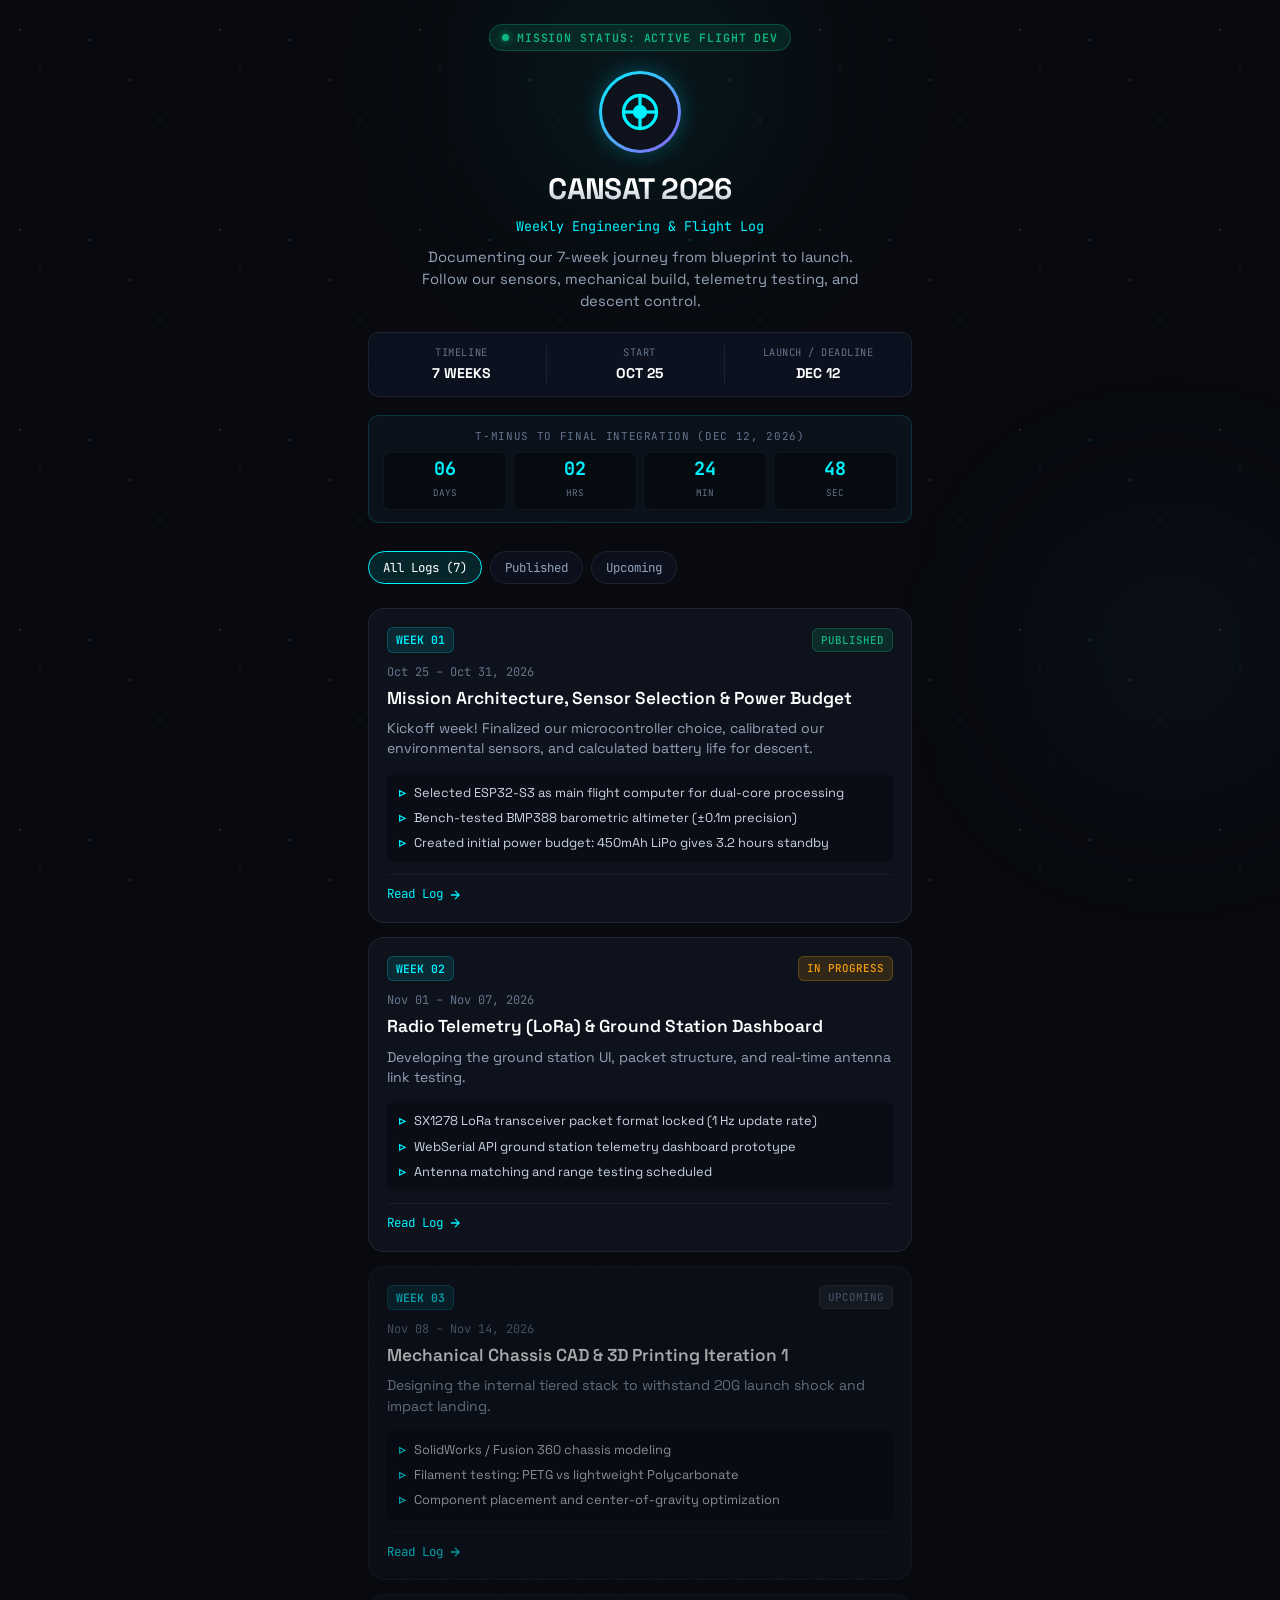
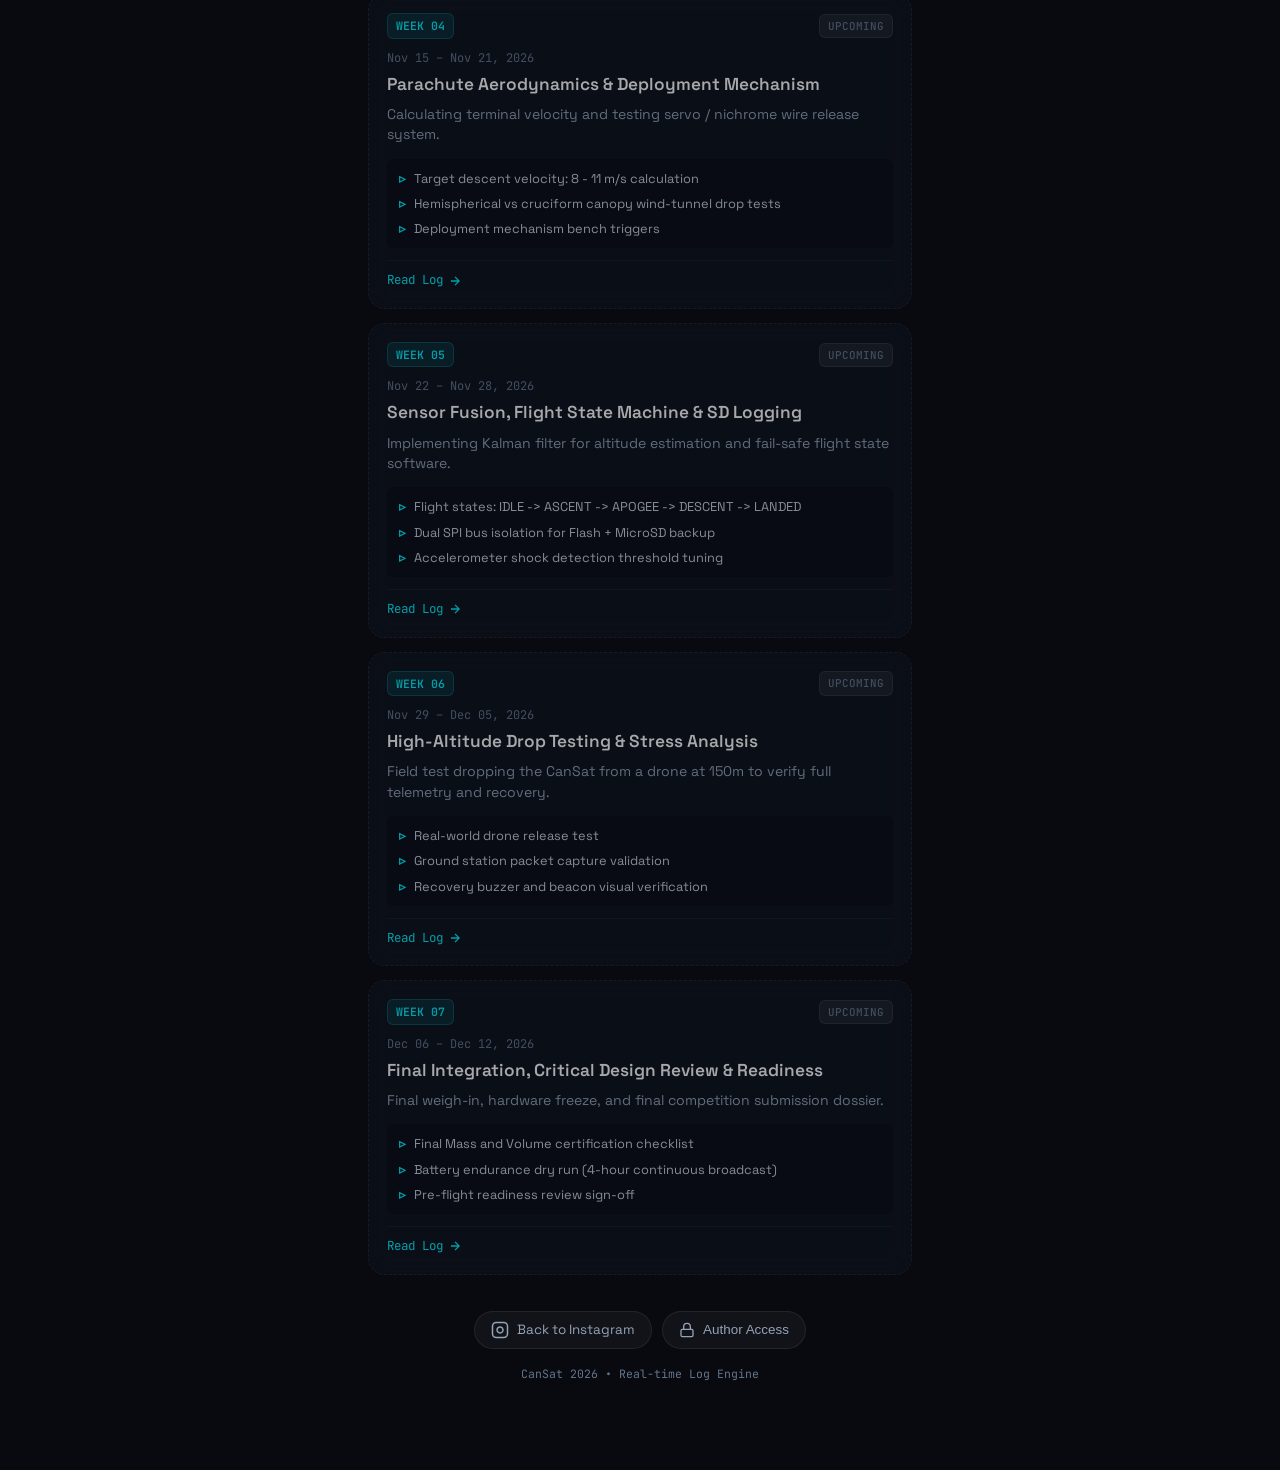
==== index.html @ afc72fbf "Add files via upload" ====
<!DOCTYPE html>
<html lang="en">
<head>
  <meta charset="UTF-8">
  <meta name="viewport" content="width=device-width, initial-scale=1.0, maximum-scale=1.0, user-scalable=no">
  <title>CanSat 2026 | Weekly Mission Logs</title>
  <meta name="description" content="Official weekly development and mission logs for CanSat 2026 (Oct 25 – Dec 12, 2026).">
  <!-- Fonts -->
  <link rel="preconnect" href="https://fonts.googleapis.com">
  <link rel="preconnect" href="https://fonts.gstatic.com" crossorigin>
  <link href="https://fonts.googleapis.com/css2?family=Space+Grotesk:wght@400;500;600;700&family=JetBrains+Mono:wght@400;500;600&display=swap" rel="stylesheet">
  <link rel="stylesheet" href="style.css">
</head>
<body>

  <!-- Ambient Glow Background -->
  <div class="stars-bg"></div>
  <div class="glow-orb orb-1"></div>
  <div class="glow-orb orb-2"></div>

  <div class="container">
    
    <!-- Top Bar / Instagram Bio Header -->
    <header class="profile-header">
      <div class="mission-badge">
        <span class="live-pulse"></span>
        <span class="badge-text">MISSION STATUS: ACTIVE FLIGHT DEV</span>
      </div>

      <div class="avatar-wrapper">
        <div class="avatar-ring">
          <div class="avatar-inner">
            <svg width="44" height="44" viewBox="0 0 24 24" fill="none" stroke="currentColor" stroke-width="1.8">
              <circle cx="12" cy="12" r="9"/>
              <path d="M12 3v6"/>
              <path d="M12 15v6"/>
              <path d="M3 12h6"/>
              <path d="M15 12h6"/>
              <circle cx="12" cy="12" r="3" fill="currentColor"/>
            </svg>
          </div>
        </div>
      </div>

      <h1 class="team-title">CANSAT 2026</h1>
      <p class="mission-subtitle">Weekly Engineering & Flight Log</p>
      <p class="mission-bio">
        Documenting our 7-week journey from blueprint to launch. Follow our sensors, mechanical build, telemetry testing, and descent control.
      </p>

      <!-- Mission Stats Grid -->
      <div class="stats-bar">
        <div class="stat-card">
          <span class="stat-label">TIMELINE</span>
          <span class="stat-val">7 WEEKS</span>
        </div>
        <div class="stat-card">
          <span class="stat-label">START</span>
          <span class="stat-val">OCT 25</span>
        </div>
        <div class="stat-card">
          <span class="stat-label">LAUNCH / DEADLINE</span>
          <span class="stat-val">DEC 12</span>
        </div>
      </div>

      <!-- Live Countdown -->
      <div class="countdown-container">
        <div class="countdown-header">
          <span class="cd-title">T-MINUS TO FINAL INTEGRATION (DEC 12, 2026)</span>
        </div>
        <div class="countdown-grid" id="countdownGrid">
          <div class="cd-block"><span id="days">--</span><label>DAYS</label></div>
          <div class="cd-block"><span id="hours">--</span><label>HRS</label></div>
          <div class="cd-block"><span id="minutes">--</span><label>MIN</label></div>
          <div class="cd-block"><span id="seconds">--</span><label>SEC</label></div>
        </div>
      </div>
    </header>

    <!-- Navigation / Quick Filters -->
    <nav class="filter-nav">
      <button class="filter-btn active" data-filter="all">All Logs (7)</button>
      <button class="filter-btn" data-filter="published">Published</button>
      <button class="filter-btn" data-filter="upcoming">Upcoming</button>
    </nav>

    <!-- Weekly Logs List -->
    <main class="timeline-container" id="timelineContainer">
      <!-- Injected dynamically via app.js -->
    </main>

    <!-- Instagram Quick Action Bar -->
    <footer class="page-footer">
      <div class="insta-links">
        <a href="https://instagram.com" target="_blank" rel="noopener" class="pill-link">
          <svg width="18" height="18" viewBox="0 0 24 24" fill="none" stroke="currentColor" stroke-width="2">
            <rect x="2" y="2" width="20" height="20" rx="5" ry="5"/>
            <path d="M16 11.37A4 4 0 1 1 12.63 8 4 4 0 0 1 16 11.37z"/>
            <line x1="17.5" y1="6.5" x2="17.51" y2="6.5"/>
          </svg>
          Back to Instagram
        </a>
        <button id="authorModeBtn" class="pill-link admin-trigger">
          <svg width="16" height="16" viewBox="0 0 24 24" fill="none" stroke="currentColor" stroke-width="2">
            <rect x="3" y="11" width="18" height="11" rx="2" ry="2"/>
            <path d="M7 11V7a5 5 0 0 1 10 0v4"/>
          </svg>
          Author Access
        </button>
      </div>
      <p class="copyright">CanSat 2026 • Real-time Log Engine</p>
    </footer>

  </div>

  <!-- Weekly Log Modal (Details viewer) -->
  <div class="modal-overlay" id="logModal">
    <div class="modal-content">
      <div class="modal-header">
        <div>
          <span class="modal-badge" id="modalBadge">WEEK 01</span>
          <h2 class="modal-title" id="modalTitle">System Architecture & Sensor Selection</h2>
          <span class="modal-date" id="modalDate">Oct 25 – Oct 31, 2026</span>
        </div>
        <button class="close-modal" id="closeModalBtn">&times;</button>
      </div>

      <div class="modal-body" id="modalBody">
        <!-- Rendered by JS -->
      </div>
    </div>
  </div>

  <!-- Author / Edit Modal -->
  <div class="modal-overlay" id="adminModal">
    <div class="modal-content admin-card">
      <div class="modal-header">
        <div>
          <span class="modal-badge admin">LEAD AUTHOR MODE</span>
          <h2 class="modal-title">Write Weekly Update</h2>
          <p class="admin-desc">Only you have edit privileges. Enter your secret passcode to edit or add logs.</p>
        </div>
        <button class="close-modal" id="closeAdminBtn">&times;</button>
      </div>

      <div class="modal-body">
        <div id="authGate">
          <label class="form-label">Admin Passcode</label>
          <input type="password" id="adminPassInput" class="form-input" placeholder="Enter author passcode (default: cansat2026)">
          <button id="verifyPassBtn" class="btn-primary">Unlock Editor</button>
          <p id="authError" class="auth-error"></p>
        </div>

        <div id="editorPanel" style="display: none;">
          <label class="form-label">Select Week to Edit</label>
          <select id="editWeekSelect" class="form-input"></select>

          <label class="form-label">Status</label>
          <select id="editStatusSelect" class="form-input">
            <option value="published">Published (Ready for followers)</option>
            <option value="in-progress">In Progress (Drafting)</option>
            <option value="upcoming">Upcoming (Locked)</option>
          </select>

          <label class="form-label">Headline / Title</label>
          <input type="text" id="editTitleInput" class="form-input">

          <label class="form-label">Quick Summary (Instagram Preview)</label>
          <textarea id="editSummaryInput" class="form-input" rows="2"></textarea>

          <label class="form-label">Key Milestones Completed (One per line)</label>
          <textarea id="editMilestonesInput" class="form-input" rows="3" placeholder="- Finished PCB schematic&#10;- Bench-tested BMP280 barometer&#10;- Calculated parachute descent rate"></textarea>

          <label class="form-label">Technical Breakdown / Full Article</label>
          <textarea id="editBodyInput" class="form-input" rows="5" placeholder="Detailed update on what worked, what broke, and next week's plan..."></textarea>

          <div class="admin-actions">
            <button id="saveChangesBtn" class="btn-primary">Save Changes</button>
            <button id="exportJsonBtn" class="btn-secondary">Export JSON</button>
          </div>
          <p class="admin-tip">Tip: Saved changes update instantly on this device. Use "Export JSON" to update the GitHub repo so all visitors see it!</p>
        </div>
      </div>
    </div>
  </div>

  <script src="posts.js"></script>
  <script src="app.js"></script>
</body>
</html>
---- style.css ----
:root {
  --bg-color: #080a0f;
  --card-bg: rgba(16, 22, 34, 0.75);
  --card-border: rgba(255, 255, 255, 0.08);
  --card-hover-border: rgba(0, 242, 254, 0.35);
  --text-main: #f1f5f9;
  --text-muted: #94a3b8;
  --text-dim: #64748b;
  --accent-cyan: #00f2fe;
  --accent-blue: #4facfe;
  --accent-emerald: #10b981;
  --accent-amber: #f59e0b;
  --accent-purple: #8b5cf6;
  --font-heading: 'Space Grotesk', -apple-system, sans-serif;
  --font-mono: 'JetBrains Mono', monospace;
  --radius-lg: 16px;
  --radius-md: 10px;
  --radius-sm: 6px;
  --shadow-glow: 0 0 25px rgba(0, 242, 254, 0.15);
}

* {
  box-sizing: border-box;
  margin: 0;
  padding: 0;
  -webkit-tap-highlight-color: transparent;
}

body {
  background-color: var(--bg-color);
  color: var(--text-main);
  font-family: var(--font-heading);
  min-height: 100vh;
  min-height: 100dvh;
  line-height: 1.5;
  overflow-x: hidden;
  position: relative;
  padding-bottom: 40px;
}

/* Background Ambient Glow */
.stars-bg {
  position: fixed;
  inset: 0;
  background-image: 
    radial-gradient(1px 1px at 20px 30px, #ffffff, rgba(0,0,0,0)),
    radial-gradient(1px 1px at 40px 70px, rgba(255,255,255,0.7), rgba(0,0,0,0)),
    radial-gradient(1px 1px at 50px 160px, rgba(255,255,255,0.6), rgba(0,0,0,0)),
    radial-gradient(1.5px 1.5px at 90px 40px, #00f2fe, rgba(0,0,0,0)),
    radial-gradient(1px 1px at 130px 80px, #ffffff, rgba(0,0,0,0)),
    radial-gradient(1.5px 1.5px at 160px 120px, #4facfe, rgba(0,0,0,0));
  background-repeat: repeat;
  background-size: 200px 200px;
  opacity: 0.35;
  pointer-events: none;
  z-index: 0;
}

.glow-orb {
  position: fixed;
  width: 320px;
  height: 320px;
  border-radius: 50%;
  filter: blur(100px);
  pointer-events: none;
  z-index: 0;
}

.orb-1 {
  top: -80px;
  left: 50%;
  transform: translateX(-50%);
  background: radial-gradient(circle, rgba(0, 242, 254, 0.18), transparent 70%);
}

.orb-2 {
  bottom: 10%;
  right: -50px;
  background: radial-gradient(circle, rgba(79, 172, 254, 0.12), transparent 70%);
}

/* Container */
.container {
  width: 100%;
  max-width: 580px;
  margin: 0 auto;
  padding: 24px 18px 48px;
  position: relative;
  z-index: 1;
}

/* Header & Bio */
.profile-header {
  text-align: center;
  margin-bottom: 28px;
}

.mission-badge {
  display: inline-flex;
  align-items: center;
  gap: 8px;
  background: rgba(16, 185, 129, 0.12);
  border: 1px solid rgba(16, 185, 129, 0.3);
  padding: 4px 12px;
  border-radius: 999px;
  margin-bottom: 20px;
}

.live-pulse {
  width: 7px;
  height: 7px;
  background: var(--accent-emerald);
  border-radius: 50%;
  box-shadow: 0 0 8px var(--accent-emerald);
  animation: pulse 1.8s infinite;
}

@keyframes pulse {
  0% { transform: scale(0.95); opacity: 0.8; }
  50% { transform: scale(1.3); opacity: 1; }
  100% { transform: scale(0.95); opacity: 0.8; }
}

.badge-text {
  font-family: var(--font-mono);
  font-size: 0.72rem;
  letter-spacing: 0.08em;
  color: var(--accent-emerald);
  font-weight: 600;
}

.avatar-wrapper {
  display: flex;
  justify-content: center;
  margin-bottom: 14px;
}

.avatar-ring {
  padding: 3px;
  background: linear-gradient(135deg, var(--accent-cyan), var(--accent-blue), var(--accent-purple));
  border-radius: 50%;
  box-shadow: 0 0 20px rgba(0, 242, 254, 0.25);
}

.avatar-inner {
  width: 76px;
  height: 76px;
  background: #0d121d;
  border-radius: 50%;
  display: flex;
  align-items: center;
  justify-content: center;
  color: var(--accent-cyan);
}

.team-title {
  font-size: 1.85rem;
  font-weight: 700;
  letter-spacing: -0.02em;
  background: linear-gradient(180deg, #ffffff 40%, #94a3b8 100%);
  -webkit-background-clip: text;
  -webkit-text-fill-color: transparent;
  margin-bottom: 4px;
}

.mission-subtitle {
  font-family: var(--font-mono);
  font-size: 0.84rem;
  color: var(--accent-cyan);
  margin-bottom: 10px;
}

.mission-bio {
  font-size: 0.92rem;
  color: var(--text-muted);
  max-width: 440px;
  margin: 0 auto 20px;
  line-height: 1.5;
}

/* Stats Bar */
.stats-bar {
  display: grid;
  grid-template-columns: repeat(3, 1fr);
  gap: 8px;
  background: rgba(15, 23, 42, 0.6);
  backdrop-filter: blur(12px);
  border: 1px solid var(--card-border);
  border-radius: var(--radius-md);
  padding: 12px 8px;
  margin-bottom: 18px;
}

.stat-card {
  display: flex;
  flex-direction: column;
  align-items: center;
  border-right: 1px solid var(--card-border);
}

.stat-card:last-child {
  border-right: none;
}

.stat-label {
  font-family: var(--font-mono);
  font-size: 0.65rem;
  color: var(--text-dim);
  letter-spacing: 0.05em;
}

.stat-val {
  font-size: 0.88rem;
  font-weight: 700;
  color: #fff;
  margin-top: 2px;
}

/* Countdown */
.countdown-container {
  background: rgba(13, 20, 32, 0.75);
  border: 1px solid rgba(0, 242, 254, 0.15);
  border-radius: var(--radius-md);
  padding: 12px 14px;
  box-shadow: inset 0 0 15px rgba(0, 242, 254, 0.03);
}

.cd-title {
  font-family: var(--font-mono);
  font-size: 0.68rem;
  color: var(--text-dim);
  letter-spacing: 0.06em;
  display: block;
  margin-bottom: 8px;
}

.countdown-grid {
  display: grid;
  grid-template-columns: repeat(4, 1fr);
  gap: 6px;
}

.cd-block {
  background: rgba(0, 0, 0, 0.35);
  border-radius: var(--radius-sm);
  padding: 6px 0;
  text-align: center;
  border: 1px solid rgba(255, 255, 255, 0.05);
}

.cd-block span {
  font-family: var(--font-mono);
  font-size: 1.15rem;
  font-weight: 700;
  color: var(--accent-cyan);
  display: block;
  line-height: 1.1;
}

.cd-block label {
  font-family: var(--font-mono);
  font-size: 0.58rem;
  color: var(--text-dim);
}

/* Filters */
.filter-nav {
  display: flex;
  gap: 8px;
  margin-bottom: 20px;
  overflow-x: auto;
  padding-bottom: 4px;
}

.filter-btn {
  background: rgba(15, 23, 42, 0.5);
  border: 1px solid var(--card-border);
  color: var(--text-muted);
  font-family: var(--font-mono);
  font-size: 0.78rem;
  padding: 7px 14px;
  border-radius: 999px;
  cursor: pointer;
  white-space: nowrap;
  transition: all 0.2s ease;
}

.filter-btn:hover, .filter-btn.active {
  background: rgba(0, 242, 254, 0.12);
  border-color: var(--accent-cyan);
  color: #fff;
}

/* Timeline Cards */
.timeline-container {
  display: flex;
  flex-direction: column;
  gap: 14px;
}

.log-card {
  background: var(--card-bg);
  backdrop-filter: blur(12px);
  border: 1px solid var(--card-border);
  border-radius: var(--radius-lg);
  padding: 18px;
  position: relative;
  transition: transform 0.2s ease, border-color 0.2s ease, box-shadow 0.2s ease;
  cursor: pointer;
}

.log-card:hover {
  transform: translateY(-2px);
  border-color: var(--card-hover-border);
  box-shadow: var(--shadow-glow);
}

.log-card.upcoming {
  opacity: 0.65;
  border-style: dashed;
}

.log-card.upcoming:hover {
  transform: none;
  box-shadow: none;
}

.card-top {
  display: flex;
  justify-content: space-between;
  align-items: center;
  margin-bottom: 10px;
}

.week-tag {
  font-family: var(--font-mono);
  font-size: 0.72rem;
  font-weight: 600;
  color: var(--accent-cyan);
  background: rgba(0, 242, 254, 0.1);
  padding: 3px 8px;
  border-radius: var(--radius-sm);
  border: 1px solid rgba(0, 242, 254, 0.2);
}

.status-tag {
  font-family: var(--font-mono);
  font-size: 0.68rem;
  font-weight: 500;
  padding: 3px 8px;
  border-radius: var(--radius-sm);
}

.status-tag.published {
  background: rgba(16, 185, 129, 0.15);
  color: var(--accent-emerald);
  border: 1px solid rgba(16, 185, 129, 0.25);
}

.status-tag.in-progress {
  background: rgba(245, 158, 11, 0.15);
  color: var(--accent-amber);
  border: 1px solid rgba(245, 158, 11, 0.25);
}

.status-tag.upcoming {
  background: rgba(148, 163, 184, 0.1);
  color: var(--text-dim);
  border: 1px solid rgba(148, 163, 184, 0.15);
}

.card-date {
  font-family: var(--font-mono);
  font-size: 0.75rem;
  color: var(--text-dim);
  margin-bottom: 6px;
}

.card-title {
  font-size: 1.08rem;
  font-weight: 600;
  color: #fff;
  margin-bottom: 8px;
  line-height: 1.35;
}

.card-summary {
  font-size: 0.88rem;
  color: var(--text-muted);
  margin-bottom: 14px;
  line-height: 1.45;
}

.card-milestones {
  list-style: none;
  background: rgba(0, 0, 0, 0.25);
  border-radius: var(--radius-sm);
  padding: 10px 12px;
  margin-bottom: 12px;
}

.card-milestones li {
  font-size: 0.8rem;
  color: #cbd5e1;
  display: flex;
  align-items: flex-start;
  gap: 8px;
  margin-bottom: 6px;
}

.card-milestones li:last-child {
  margin-bottom: 0;
}

.card-milestones li::before {
  content: "▹";
  color: var(--accent-cyan);
  font-weight: bold;
}

.card-footer {
  display: flex;
  justify-content: space-between;
  align-items: center;
  border-top: 1px solid rgba(255, 255, 255, 0.05);
  padding-top: 10px;
}

.card-action {
  font-family: var(--font-mono);
  font-size: 0.78rem;
  color: var(--accent-cyan);
  display: inline-flex;
  align-items: center;
  gap: 5px;
}

.card-action svg {
  transition: transform 0.2s;
}

.log-card:hover .card-action svg {
  transform: translateX(4px);
}

/* Footer */
.page-footer {
  margin-top: 36px;
  text-align: center;
}

.insta-links {
  display: flex;
  justify-content: center;
  gap: 10px;
  margin-bottom: 16px;
}

.pill-link {
  display: inline-flex;
  align-items: center;
  gap: 8px;
  background: rgba(255, 255, 255, 0.04);
  border: 1px solid var(--card-border);
  color: var(--text-muted);
  text-decoration: none;
  font-size: 0.84rem;
  padding: 8px 16px;
  border-radius: 999px;
  cursor: pointer;
  transition: all 0.2s;
}

.pill-link:hover {
  background: rgba(255, 255, 255, 0.1);
  color: #fff;
  border-color: rgba(255, 255, 255, 0.2);
}

.copyright {
  font-family: var(--font-mono);
  font-size: 0.72rem;
  color: var(--text-dim);
}

/* Modals */
.modal-overlay {
  position: fixed;
  inset: 0;
  background: rgba(5, 7, 12, 0.85);
  backdrop-filter: blur(8px);
  z-index: 1000;
  display: none;
  align-items: center;
  justify-content: center;
  padding: 16px;
}

.modal-overlay.active {
  display: flex;
}

.modal-content {
  background: #0d121e;
  border: 1px solid rgba(0, 242, 254, 0.25);
  box-shadow: 0 10px 40px rgba(0, 0, 0, 0.7), 0 0 30px rgba(0, 242, 254, 0.1);
  border-radius: var(--radius-lg);
  width: 100%;
  max-width: 520px;
  max-height: 85vh;
  display: flex;
  flex-direction: column;
  overflow: hidden;
  animation: modalIn 0.25s cubic-bezier(0.16, 1, 0.3, 1);
}

@keyframes modalIn {
  from { opacity: 0; transform: scale(0.96) translateY(10px); }
  to { opacity: 1; transform: scale(1) translateY(0); }
}

.modal-header {
  padding: 18px 20px;
  border-bottom: 1px solid var(--card-border);
  display: flex;
  justify-content: space-between;
  align-items: flex-start;
}

.close-modal {
  background: transparent;
  border: none;
  color: var(--text-dim);
  font-size: 1.8rem;
  line-height: 1;
  cursor: pointer;
  padding: 0 4px;
}

.close-modal:hover {
  color: #fff;
}

.modal-badge {
  font-family: var(--font-mono);
  font-size: 0.72rem;
  color: var(--accent-cyan);
  font-weight: 600;
  display: inline-block;
  margin-bottom: 4px;
}

.modal-badge.admin {
  color: var(--accent-amber);
}

.modal-title {
  font-size: 1.25rem;
  font-weight: 700;
  color: #fff;
}

.modal-date {
  font-family: var(--font-mono);
  font-size: 0.75rem;
  color: var(--text-dim);
  display: block;
  margin-top: 2px;
}

.modal-body {
  padding: 20px;
  overflow-y: auto;
  font-size: 0.92rem;
  color: #cbd5e1;
  line-height: 1.6;
}

.modal-body h4 {
  color: var(--accent-cyan);
  font-size: 0.86rem;
  font-family: var(--font-mono);
  text-transform: uppercase;
  margin: 16px 0 8px;
  letter-spacing: 0.05em;
}

.modal-body p {
  margin-bottom: 12px;
}

.telemetry-box {
  background: rgba(0, 0, 0, 0.4);
  border: 1px solid rgba(255, 255, 255, 0.07);
  border-radius: var(--radius-sm);
  padding: 12px;
  margin-bottom: 16px;
  display: grid;
  grid-template-columns: repeat(2, 1fr);
  gap: 8px;
}

.telemetry-item {
  font-family: var(--font-mono);
  font-size: 0.75rem;
}

.telemetry-item span {
  color: var(--text-dim);
  display: block;
}

.telemetry-item strong {
  color: #fff;
}

/* Forms & Admin */
.form-label {
  display: block;
  font-family: var(--font-mono);
  font-size: 0.74rem;
  color: var(--text-muted);
  margin: 12px 0 6px;
  text-transform: uppercase;
}

.form-input {
  width: 100%;
  background: rgba(0, 0, 0, 0.4);
  border: 1px solid rgba(255, 255, 255, 0.12);
  border-radius: var(--radius-sm);
  padding: 10px 12px;
  color: #fff;
  font-family: var(--font-heading);
  font-size: 0.9rem;
  outline: none;
  transition: border-color 0.2s;
}

.form-input:focus {
  border-color: var(--accent-cyan);
}

select.form-input {
  background-color: #0b101c;
}

.btn-primary, .btn-secondary {
  width: 100%;
  padding: 11px;
  border-radius: var(--radius-sm);
  font-family: var(--font-mono);
  font-size: 0.85rem;
  font-weight: 600;
  cursor: pointer;
  border: none;
  margin-top: 14px;
  transition: all 0.2s;
}

.btn-primary {
  background: linear-gradient(135deg, var(--accent-cyan), var(--accent-blue));
  color: #040810;
}

.btn-primary:hover {
  filter: brightness(1.1);
}

.btn-secondary {
  background: rgba(255, 255, 255, 0.08);
  color: #fff;
  border: 1px solid var(--card-border);
}

.btn-secondary:hover {
  background: rgba(255, 255, 255, 0.15);
}

.admin-actions {
  display: grid;
  grid-template-columns: 1fr 1fr;
  gap: 8px;
}

.admin-desc {
  font-size: 0.82rem;
  color: var(--text-dim);
  margin-top: 4px;
}

.admin-tip {
  font-size: 0.72rem;
  color: var(--text-dim);
  font-family: var(--font-mono);
  margin-top: 12px;
  line-height: 1.4;
}

.auth-error {
  color: #ef4444;
  font-size: 0.78rem;
  font-family: var(--font-mono);
  margin-top: 8px;
}
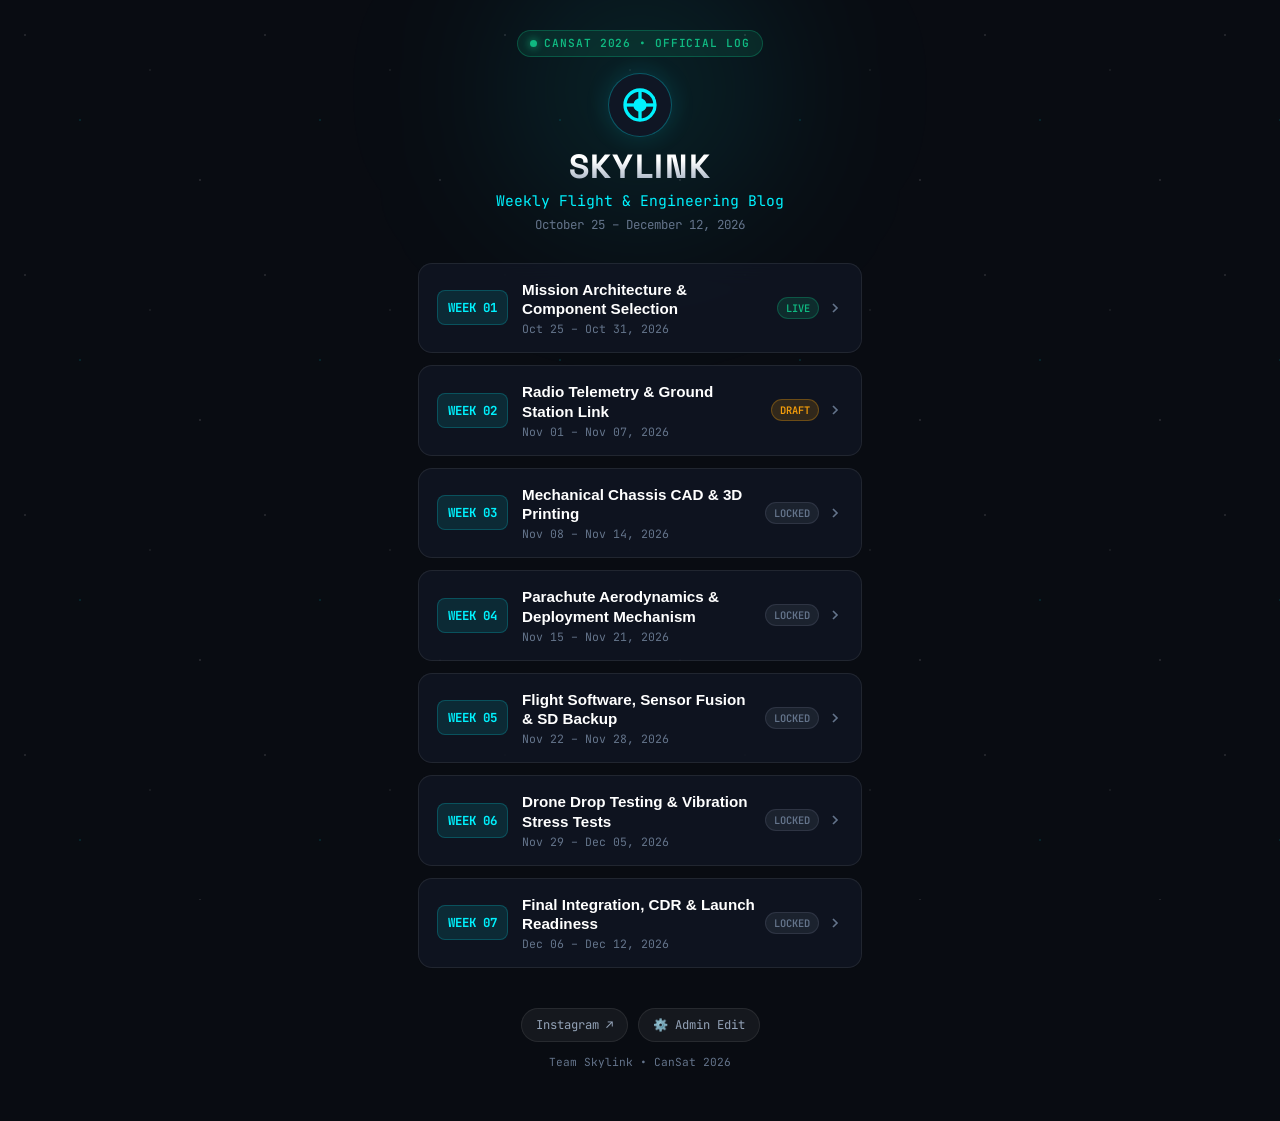
==== commit c5208623: "Add files via upload" ====
--- a/index.html
+++ b/index.html
@@ -3,184 +3,78 @@
 <head>
   <meta charset="UTF-8">
   <meta name="viewport" content="width=device-width, initial-scale=1.0, maximum-scale=1.0, user-scalable=no">
-  <title>CanSat 2026 | Weekly Mission Logs</title>
-  <meta name="description" content="Official weekly development and mission logs for CanSat 2026 (Oct 25 – Dec 12, 2026).">
-  <!-- Fonts -->
+  <title>SKYLINK | CanSat 2026 Weekly Blog</title>
+  <meta name="description" content="Official weekly engineering blog for Team Skylink (CanSat 2026).">
+  <!-- Clean Space Grotesk & Mono Fonts -->
   <link rel="preconnect" href="https://fonts.googleapis.com">
   <link rel="preconnect" href="https://fonts.gstatic.com" crossorigin>
-  <link href="https://fonts.googleapis.com/css2?family=Space+Grotesk:wght@400;500;600;700&family=JetBrains+Mono:wght@400;500;600&display=swap" rel="stylesheet">
+  <link href="https://fonts.googleapis.com/css2?family=Space+Grotesk:wght@500;600;700&family=JetBrains+Mono:wght@400;500&display=swap" rel="stylesheet">
   <link rel="stylesheet" href="style.css">
 </head>
 <body>
 
-  <!-- Ambient Glow Background -->
+  <!-- Ambient Space Glow -->
   <div class="stars-bg"></div>
-  <div class="glow-orb orb-1"></div>
-  <div class="glow-orb orb-2"></div>
+  <div class="glow-orb"></div>
 
-  <div class="container">
+  <div class="app-wrapper">
     
-    <!-- Top Bar / Instagram Bio Header -->
-    <header class="profile-header">
-      <div class="mission-badge">
-        <span class="live-pulse"></span>
-        <span class="badge-text">MISSION STATUS: ACTIVE FLIGHT DEV</span>
+    <!-- Profile & Header -->
+    <header class="header">
+      <div class="badge">
+        <span class="live-dot"></span>
+        <span>CANSAT 2026 • OFFICIAL LOG</span>
       </div>
 
-      <div class="avatar-wrapper">
-        <div class="avatar-ring">
-          <div class="avatar-inner">
-            <svg width="44" height="44" viewBox="0 0 24 24" fill="none" stroke="currentColor" stroke-width="1.8">
-              <circle cx="12" cy="12" r="9"/>
-              <path d="M12 3v6"/>
-              <path d="M12 15v6"/>
-              <path d="M3 12h6"/>
-              <path d="M15 12h6"/>
-              <circle cx="12" cy="12" r="3" fill="currentColor"/>
-            </svg>
-          </div>
-        </div>
+      <div class="logo-box">
+        <svg width="40" height="40" viewBox="0 0 24 24" fill="none" stroke="currentColor" stroke-width="2">
+          <circle cx="12" cy="12" r="9"/>
+          <path d="M12 3v6"/>
+          <path d="M12 15v6"/>
+          <path d="M3 12h6"/>
+          <path d="M15 12h6"/>
+          <circle cx="12" cy="12" r="3" fill="currentColor"/>
+        </svg>
       </div>
 
-      <h1 class="team-title">CANSAT 2026</h1>
-      <p class="mission-subtitle">Weekly Engineering & Flight Log</p>
-      <p class="mission-bio">
-        Documenting our 7-week journey from blueprint to launch. Follow our sensors, mechanical build, telemetry testing, and descent control.
-      </p>
-
-      <!-- Mission Stats Grid -->
-      <div class="stats-bar">
-        <div class="stat-card">
-          <span class="stat-label">TIMELINE</span>
-          <span class="stat-val">7 WEEKS</span>
-        </div>
-        <div class="stat-card">
-          <span class="stat-label">START</span>
-          <span class="stat-val">OCT 25</span>
-        </div>
-        <div class="stat-card">
-          <span class="stat-label">LAUNCH / DEADLINE</span>
-          <span class="stat-val">DEC 12</span>
-        </div>
-      </div>
-
-      <!-- Live Countdown -->
-      <div class="countdown-container">
-        <div class="countdown-header">
-          <span class="cd-title">T-MINUS TO FINAL INTEGRATION (DEC 12, 2026)</span>
-        </div>
-        <div class="countdown-grid" id="countdownGrid">
-          <div class="cd-block"><span id="days">--</span><label>DAYS</label></div>
-          <div class="cd-block"><span id="hours">--</span><label>HRS</label></div>
-          <div class="cd-block"><span id="minutes">--</span><label>MIN</label></div>
-          <div class="cd-block"><span id="seconds">--</span><label>SEC</label></div>
-        </div>
-      </div>
+      <h1 class="team-title">SKYLINK</h1>
+      <p class="team-subtitle">Weekly Flight & Engineering Blog</p>
+      <p class="timeline-date">October 25 – December 12, 2026</p>
     </header>
 
-    <!-- Navigation / Quick Filters -->
-    <nav class="filter-nav">
-      <button class="filter-btn active" data-filter="all">All Logs (7)</button>
-      <button class="filter-btn" data-filter="published">Published</button>
-      <button class="filter-btn" data-filter="upcoming">Upcoming</button>
-    </nav>
-
-    <!-- Weekly Logs List -->
-    <main class="timeline-container" id="timelineContainer">
-      <!-- Injected dynamically via app.js -->
+    <!-- The 7 Week Buttons -->
+    <main class="weeks-container" id="weeksList">
+      <!-- 7 Buttons rendered by app.js -->
     </main>
 
-    <!-- Instagram Quick Action Bar -->
-    <footer class="page-footer">
-      <div class="insta-links">
-        <a href="https://instagram.com" target="_blank" rel="noopener" class="pill-link">
-          <svg width="18" height="18" viewBox="0 0 24 24" fill="none" stroke="currentColor" stroke-width="2">
-            <rect x="2" y="2" width="20" height="20" rx="5" ry="5"/>
-            <path d="M16 11.37A4 4 0 1 1 12.63 8 4 4 0 0 1 16 11.37z"/>
-            <line x1="17.5" y1="6.5" x2="17.51" y2="6.5"/>
-          </svg>
-          Back to Instagram
+    <!-- Simple Footer -->
+    <footer class="footer">
+      <div class="footer-links">
+        <a href="https://instagram.com" target="_blank" rel="noopener" class="footer-btn">
+          Instagram ↗
         </a>
-        <button id="authorModeBtn" class="pill-link admin-trigger">
-          <svg width="16" height="16" viewBox="0 0 24 24" fill="none" stroke="currentColor" stroke-width="2">
-            <rect x="3" y="11" width="18" height="11" rx="2" ry="2"/>
-            <path d="M7 11V7a5 5 0 0 1 10 0v4"/>
-          </svg>
-          Author Access
-        </button>
+        <a href="admin.html" class="footer-btn admin">
+          ⚙️ Admin Edit
+        </a>
       </div>
-      <p class="copyright">CanSat 2026 • Real-time Log Engine</p>
+      <p class="footer-copy">Team Skylink • CanSat 2026</p>
     </footer>
 
   </div>
 
-  <!-- Weekly Log Modal (Details viewer) -->
-  <div class="modal-overlay" id="logModal">
-    <div class="modal-content">
+  <!-- Weekly Log Modal -->
+  <div class="modal-overlay" id="readModal">
+    <div class="modal-box">
       <div class="modal-header">
         <div>
-          <span class="modal-badge" id="modalBadge">WEEK 01</span>
-          <h2 class="modal-title" id="modalTitle">System Architecture & Sensor Selection</h2>
-          <span class="modal-date" id="modalDate">Oct 25 – Oct 31, 2026</span>
+          <span class="modal-week-tag" id="modalTag">WEEK 01</span>
+          <h2 class="modal-heading" id="modalHeading">Title</h2>
+          <span class="modal-subdate" id="modalDates">Dates</span>
         </div>
-        <button class="close-modal" id="closeModalBtn">&times;</button>
+        <button class="modal-close-btn" id="closeModalBtn">&times;</button>
       </div>
-
-      <div class="modal-body" id="modalBody">
-        <!-- Rendered by JS -->
-      </div>
-    </div>
-  </div>
-
-  <!-- Author / Edit Modal -->
-  <div class="modal-overlay" id="adminModal">
-    <div class="modal-content admin-card">
-      <div class="modal-header">
-        <div>
-          <span class="modal-badge admin">LEAD AUTHOR MODE</span>
-          <h2 class="modal-title">Write Weekly Update</h2>
-          <p class="admin-desc">Only you have edit privileges. Enter your secret passcode to edit or add logs.</p>
-        </div>
-        <button class="close-modal" id="closeAdminBtn">&times;</button>
-      </div>
-
-      <div class="modal-body">
-        <div id="authGate">
-          <label class="form-label">Admin Passcode</label>
-          <input type="password" id="adminPassInput" class="form-input" placeholder="Enter author passcode (default: cansat2026)">
-          <button id="verifyPassBtn" class="btn-primary">Unlock Editor</button>
-          <p id="authError" class="auth-error"></p>
-        </div>
-
-        <div id="editorPanel" style="display: none;">
-          <label class="form-label">Select Week to Edit</label>
-          <select id="editWeekSelect" class="form-input"></select>
-
-          <label class="form-label">Status</label>
-          <select id="editStatusSelect" class="form-input">
-            <option value="published">Published (Ready for followers)</option>
-            <option value="in-progress">In Progress (Drafting)</option>
-            <option value="upcoming">Upcoming (Locked)</option>
-          </select>
-
-          <label class="form-label">Headline / Title</label>
-          <input type="text" id="editTitleInput" class="form-input">
-
-          <label class="form-label">Quick Summary (Instagram Preview)</label>
-          <textarea id="editSummaryInput" class="form-input" rows="2"></textarea>
-
-          <label class="form-label">Key Milestones Completed (One per line)</label>
-          <textarea id="editMilestonesInput" class="form-input" rows="3" placeholder="- Finished PCB schematic&#10;- Bench-tested BMP280 barometer&#10;- Calculated parachute descent rate"></textarea>
-
-          <label class="form-label">Technical Breakdown / Full Article</label>
-          <textarea id="editBodyInput" class="form-input" rows="5" placeholder="Detailed update on what worked, what broke, and next week's plan..."></textarea>
-
-          <div class="admin-actions">
-            <button id="saveChangesBtn" class="btn-primary">Save Changes</button>
-            <button id="exportJsonBtn" class="btn-secondary">Export JSON</button>
-          </div>
-          <p class="admin-tip">Tip: Saved changes update instantly on this device. Use "Export JSON" to update the GitHub repo so all visitors see it!</p>
-        </div>
+      <div class="modal-content-text" id="modalContent">
+        <!-- Text rendered by JS -->
       </div>
     </div>
   </div>
--- a/style.css
+++ b/style.css
@@ -1,22 +1,18 @@
 :root {
-  --bg-color: #080a0f;
-  --card-bg: rgba(16, 22, 34, 0.75);
+  --bg: #090c12;
+  --card-bg: rgba(18, 24, 38, 0.7);
   --card-border: rgba(255, 255, 255, 0.08);
-  --card-hover-border: rgba(0, 242, 254, 0.35);
-  --text-main: #f1f5f9;
-  --text-muted: #94a3b8;
-  --text-dim: #64748b;
-  --accent-cyan: #00f2fe;
-  --accent-blue: #4facfe;
-  --accent-emerald: #10b981;
-  --accent-amber: #f59e0b;
-  --accent-purple: #8b5cf6;
-  --font-heading: 'Space Grotesk', -apple-system, sans-serif;
+  --card-hover: rgba(0, 242, 254, 0.25);
+  --text-primary: #f8fafc;
+  --text-secondary: #94a3b8;
+  --text-muted: #64748b;
+  --cyan: #00f2fe;
+  --blue: #4facfe;
+  --emerald: #10b981;
+  --amber: #f59e0b;
+  --font-main: 'Space Grotesk', -apple-system, sans-serif;
   --font-mono: 'JetBrains Mono', monospace;
-  --radius-lg: 16px;
-  --radius-md: 10px;
-  --radius-sm: 6px;
-  --shadow-glow: 0 0 25px rgba(0, 242, 254, 0.15);
+  --radius: 14px;
 }
 
 * {
@@ -27,679 +23,372 @@
 }
 
 body {
-  background-color: var(--bg-color);
-  color: var(--text-main);
-  font-family: var(--font-heading);
+  background-color: var(--bg);
+  color: var(--text-primary);
+  font-family: var(--font-main);
   min-height: 100vh;
   min-height: 100dvh;
   line-height: 1.5;
+  position: relative;
   overflow-x: hidden;
-  position: relative;
-  padding-bottom: 40px;
-}
-
-/* Background Ambient Glow */
+}
+
+/* Background Ambient */
 .stars-bg {
   position: fixed;
   inset: 0;
   background-image: 
-    radial-gradient(1px 1px at 20px 30px, #ffffff, rgba(0,0,0,0)),
-    radial-gradient(1px 1px at 40px 70px, rgba(255,255,255,0.7), rgba(0,0,0,0)),
-    radial-gradient(1px 1px at 50px 160px, rgba(255,255,255,0.6), rgba(0,0,0,0)),
-    radial-gradient(1.5px 1.5px at 90px 40px, #00f2fe, rgba(0,0,0,0)),
-    radial-gradient(1px 1px at 130px 80px, #ffffff, rgba(0,0,0,0)),
-    radial-gradient(1.5px 1.5px at 160px 120px, #4facfe, rgba(0,0,0,0));
-  background-repeat: repeat;
-  background-size: 200px 200px;
+    radial-gradient(1px 1px at 25px 35px, #ffffff, rgba(0,0,0,0)),
+    radial-gradient(1.2px 1.2px at 80px 120px, rgba(0, 242, 254, 0.8), rgba(0,0,0,0)),
+    radial-gradient(1px 1px at 150px 70px, rgba(255,255,255,0.6), rgba(0,0,0,0)),
+    radial-gradient(1px 1px at 200px 180px, #ffffff, rgba(0,0,0,0));
+  background-size: 240px 240px;
   opacity: 0.35;
   pointer-events: none;
-  z-index: 0;
 }
 
 .glow-orb {
   position: fixed;
-  width: 320px;
-  height: 320px;
-  border-radius: 50%;
-  filter: blur(100px);
-  pointer-events: none;
-  z-index: 0;
-}
-
-.orb-1 {
-  top: -80px;
+  top: -100px;
   left: 50%;
   transform: translateX(-50%);
-  background: radial-gradient(circle, rgba(0, 242, 254, 0.18), transparent 70%);
-}
-
-.orb-2 {
-  bottom: 10%;
-  right: -50px;
-  background: radial-gradient(circle, rgba(79, 172, 254, 0.12), transparent 70%);
-}
-
-/* Container */
-.container {
+  width: 380px;
+  height: 380px;
+  background: radial-gradient(circle, rgba(0, 242, 254, 0.16), transparent 70%);
+  filter: blur(80px);
+  pointer-events: none;
+}
+
+/* App Wrapper */
+.app-wrapper {
   width: 100%;
-  max-width: 580px;
+  max-width: 480px;
   margin: 0 auto;
-  padding: 24px 18px 48px;
+  padding: 30px 18px 50px;
   position: relative;
   z-index: 1;
 }
 
-/* Header & Bio */
-.profile-header {
+/* Header */
+.header {
   text-align: center;
   margin-bottom: 28px;
 }
 
-.mission-badge {
+.badge {
   display: inline-flex;
   align-items: center;
-  gap: 8px;
+  gap: 7px;
   background: rgba(16, 185, 129, 0.12);
   border: 1px solid rgba(16, 185, 129, 0.3);
   padding: 4px 12px;
   border-radius: 999px;
-  margin-bottom: 20px;
-}
-
-.live-pulse {
+  font-family: var(--font-mono);
+  font-size: 0.7rem;
+  letter-spacing: 0.08em;
+  color: var(--emerald);
+  font-weight: 600;
+  margin-bottom: 16px;
+}
+
+.live-dot {
   width: 7px;
   height: 7px;
-  background: var(--accent-emerald);
+  background: var(--emerald);
   border-radius: 50%;
-  box-shadow: 0 0 8px var(--accent-emerald);
+  box-shadow: 0 0 8px var(--emerald);
   animation: pulse 1.8s infinite;
 }
 
 @keyframes pulse {
-  0% { transform: scale(0.95); opacity: 0.8; }
+  0% { transform: scale(0.9); opacity: 0.7; }
   50% { transform: scale(1.3); opacity: 1; }
-  100% { transform: scale(0.95); opacity: 0.8; }
-}
-
-.badge-text {
-  font-family: var(--font-mono);
-  font-size: 0.72rem;
-  letter-spacing: 0.08em;
-  color: var(--accent-emerald);
-  font-weight: 600;
-}
-
-.avatar-wrapper {
-  display: flex;
+  100% { transform: scale(0.9); opacity: 0.7; }
+}
+
+.logo-box {
+  width: 64px;
+  height: 64px;
+  background: #0f1624;
+  border: 1px solid rgba(0, 242, 254, 0.3);
+  border-radius: 50%;
+  display: flex;
+  align-items: center;
   justify-content: center;
-  margin-bottom: 14px;
-}
-
-.avatar-ring {
-  padding: 3px;
-  background: linear-gradient(135deg, var(--accent-cyan), var(--accent-blue), var(--accent-purple));
-  border-radius: 50%;
-  box-shadow: 0 0 20px rgba(0, 242, 254, 0.25);
-}
-
-.avatar-inner {
-  width: 76px;
-  height: 76px;
-  background: #0d121d;
-  border-radius: 50%;
-  display: flex;
-  align-items: center;
-  justify-content: center;
-  color: var(--accent-cyan);
+  margin: 0 auto 12px;
+  color: var(--cyan);
+  box-shadow: 0 0 25px rgba(0, 242, 254, 0.15);
 }
 
 .team-title {
-  font-size: 1.85rem;
+  font-size: 2.1rem;
   font-weight: 700;
-  letter-spacing: -0.02em;
-  background: linear-gradient(180deg, #ffffff 40%, #94a3b8 100%);
+  letter-spacing: 0.04em;
+  background: linear-gradient(180deg, #ffffff 30%, #94a3b8 100%);
   -webkit-background-clip: text;
   -webkit-text-fill-color: transparent;
+  line-height: 1.1;
   margin-bottom: 4px;
 }
 
-.mission-subtitle {
-  font-family: var(--font-mono);
-  font-size: 0.84rem;
-  color: var(--accent-cyan);
-  margin-bottom: 10px;
-}
-
-.mission-bio {
+.team-subtitle {
   font-size: 0.92rem;
-  color: var(--text-muted);
-  max-width: 440px;
-  margin: 0 auto 20px;
-  line-height: 1.5;
-}
-
-/* Stats Bar */
-.stats-bar {
-  display: grid;
-  grid-template-columns: repeat(3, 1fr);
-  gap: 8px;
-  background: rgba(15, 23, 42, 0.6);
-  backdrop-filter: blur(12px);
-  border: 1px solid var(--card-border);
-  border-radius: var(--radius-md);
-  padding: 12px 8px;
-  margin-bottom: 18px;
-}
-
-.stat-card {
+  color: var(--cyan);
+  font-family: var(--font-mono);
+  margin-bottom: 4px;
+}
+
+.timeline-date {
+  font-size: 0.78rem;
+  color: var(--text-muted);
+  font-family: var(--font-mono);
+}
+
+/* 7 Week Buttons Container */
+.weeks-container {
   display: flex;
   flex-direction: column;
-  align-items: center;
-  border-right: 1px solid var(--card-border);
-}
-
-.stat-card:last-child {
-  border-right: none;
-}
-
-.stat-label {
-  font-family: var(--font-mono);
-  font-size: 0.65rem;
-  color: var(--text-dim);
-  letter-spacing: 0.05em;
-}
-
-.stat-val {
-  font-size: 0.88rem;
-  font-weight: 700;
-  color: #fff;
-  margin-top: 2px;
-}
-
-/* Countdown */
-.countdown-container {
-  background: rgba(13, 20, 32, 0.75);
-  border: 1px solid rgba(0, 242, 254, 0.15);
-  border-radius: var(--radius-md);
-  padding: 12px 14px;
-  box-shadow: inset 0 0 15px rgba(0, 242, 254, 0.03);
-}
-
-.cd-title {
-  font-family: var(--font-mono);
-  font-size: 0.68rem;
-  color: var(--text-dim);
-  letter-spacing: 0.06em;
-  display: block;
-  margin-bottom: 8px;
-}
-
-.countdown-grid {
-  display: grid;
-  grid-template-columns: repeat(4, 1fr);
-  gap: 6px;
-}
-
-.cd-block {
-  background: rgba(0, 0, 0, 0.35);
-  border-radius: var(--radius-sm);
-  padding: 6px 0;
-  text-align: center;
-  border: 1px solid rgba(255, 255, 255, 0.05);
-}
-
-.cd-block span {
-  font-family: var(--font-mono);
-  font-size: 1.15rem;
-  font-weight: 700;
-  color: var(--accent-cyan);
-  display: block;
-  line-height: 1.1;
-}
-
-.cd-block label {
-  font-family: var(--font-mono);
-  font-size: 0.58rem;
-  color: var(--text-dim);
-}
-
-/* Filters */
-.filter-nav {
-  display: flex;
-  gap: 8px;
-  margin-bottom: 20px;
-  overflow-x: auto;
-  padding-bottom: 4px;
-}
-
-.filter-btn {
-  background: rgba(15, 23, 42, 0.5);
-  border: 1px solid var(--card-border);
-  color: var(--text-muted);
-  font-family: var(--font-mono);
-  font-size: 0.78rem;
-  padding: 7px 14px;
-  border-radius: 999px;
-  cursor: pointer;
-  white-space: nowrap;
-  transition: all 0.2s ease;
-}
-
-.filter-btn:hover, .filter-btn.active {
-  background: rgba(0, 242, 254, 0.12);
-  border-color: var(--accent-cyan);
-  color: #fff;
-}
-
-/* Timeline Cards */
-.timeline-container {
-  display: flex;
-  flex-direction: column;
-  gap: 14px;
-}
-
-.log-card {
+  gap: 12px;
+  margin-bottom: 30px;
+}
+
+/* Individual Week Button */
+.week-btn {
   background: var(--card-bg);
   backdrop-filter: blur(12px);
   border: 1px solid var(--card-border);
-  border-radius: var(--radius-lg);
-  padding: 18px;
-  position: relative;
-  transition: transform 0.2s ease, border-color 0.2s ease, box-shadow 0.2s ease;
+  border-radius: var(--radius);
+  padding: 16px 18px;
+  display: flex;
+  align-items: center;
+  justify-content: space-between;
   cursor: pointer;
-}
-
-.log-card:hover {
+  transition: all 0.2s cubic-bezier(0.16, 1, 0.3, 1);
+  text-align: left;
+  width: 100%;
+}
+
+.week-btn:hover {
   transform: translateY(-2px);
-  border-color: var(--card-hover-border);
-  box-shadow: var(--shadow-glow);
-}
-
-.log-card.upcoming {
-  opacity: 0.65;
-  border-style: dashed;
-}
-
-.log-card.upcoming:hover {
-  transform: none;
-  box-shadow: none;
-}
-
-.card-top {
-  display: flex;
-  justify-content: space-between;
-  align-items: center;
-  margin-bottom: 10px;
-}
-
-.week-tag {
-  font-family: var(--font-mono);
-  font-size: 0.72rem;
-  font-weight: 600;
-  color: var(--accent-cyan);
+  border-color: var(--card-hover);
+  box-shadow: 0 6px 20px rgba(0, 242, 254, 0.12);
+  background: rgba(22, 32, 50, 0.85);
+}
+
+.week-btn:active {
+  transform: scale(0.98);
+}
+
+.btn-left {
+  display: flex;
+  align-items: center;
+  gap: 14px;
+  flex: 1;
+}
+
+.week-num-badge {
+  font-family: var(--font-mono);
+  font-size: 0.78rem;
+  font-weight: 700;
+  color: var(--cyan);
   background: rgba(0, 242, 254, 0.1);
-  padding: 3px 8px;
-  border-radius: var(--radius-sm);
   border: 1px solid rgba(0, 242, 254, 0.2);
-}
-
-.status-tag {
-  font-family: var(--font-mono);
-  font-size: 0.68rem;
-  font-weight: 500;
-  padding: 3px 8px;
-  border-radius: var(--radius-sm);
-}
-
-.status-tag.published {
-  background: rgba(16, 185, 129, 0.15);
-  color: var(--accent-emerald);
-  border: 1px solid rgba(16, 185, 129, 0.25);
-}
-
-.status-tag.in-progress {
-  background: rgba(245, 158, 11, 0.15);
-  color: var(--accent-amber);
-  border: 1px solid rgba(245, 158, 11, 0.25);
-}
-
-.status-tag.upcoming {
-  background: rgba(148, 163, 184, 0.1);
-  color: var(--text-dim);
-  border: 1px solid rgba(148, 163, 184, 0.15);
-}
-
-.card-date {
-  font-family: var(--font-mono);
-  font-size: 0.75rem;
-  color: var(--text-dim);
-  margin-bottom: 6px;
-}
-
-.card-title {
-  font-size: 1.08rem;
+  padding: 8px 10px;
+  border-radius: 8px;
+  white-space: nowrap;
+}
+
+.btn-info {
+  display: flex;
+  flex-direction: column;
+}
+
+.btn-title {
+  font-size: 0.95rem;
   font-weight: 600;
   color: #fff;
-  margin-bottom: 8px;
-  line-height: 1.35;
-}
-
-.card-summary {
-  font-size: 0.88rem;
-  color: var(--text-muted);
-  margin-bottom: 14px;
-  line-height: 1.45;
-}
-
-.card-milestones {
-  list-style: none;
-  background: rgba(0, 0, 0, 0.25);
-  border-radius: var(--radius-sm);
-  padding: 10px 12px;
-  margin-bottom: 12px;
-}
-
-.card-milestones li {
-  font-size: 0.8rem;
-  color: #cbd5e1;
-  display: flex;
-  align-items: flex-start;
+  line-height: 1.3;
+}
+
+.btn-dates {
+  font-family: var(--font-mono);
+  font-size: 0.72rem;
+  color: var(--text-muted);
+  margin-top: 2px;
+}
+
+.btn-right {
+  display: flex;
+  align-items: center;
   gap: 8px;
-  margin-bottom: 6px;
-}
-
-.card-milestones li:last-child {
-  margin-bottom: 0;
-}
-
-.card-milestones li::before {
-  content: "▹";
-  color: var(--accent-cyan);
-  font-weight: bold;
-}
-
-.card-footer {
-  display: flex;
-  justify-content: space-between;
-  align-items: center;
-  border-top: 1px solid rgba(255, 255, 255, 0.05);
+  padding-left: 8px;
+}
+
+.status-indicator {
+  font-family: var(--font-mono);
+  font-size: 0.65rem;
+  font-weight: 600;
+  padding: 3px 8px;
+  border-radius: 999px;
+  text-transform: uppercase;
+}
+
+.status-indicator.published {
+  background: rgba(16, 185, 129, 0.15);
+  color: var(--emerald);
+  border: 1px solid rgba(16, 185, 129, 0.3);
+}
+
+.status-indicator.in-progress {
+  background: rgba(245, 158, 11, 0.15);
+  color: var(--amber);
+  border: 1px solid rgba(245, 158, 11, 0.3);
+}
+
+.status-indicator.upcoming {
+  background: rgba(148, 163, 184, 0.1);
+  color: var(--text-muted);
+  border: 1px solid rgba(148, 163, 184, 0.15);
+}
+
+.arrow-icon {
+  color: var(--text-muted);
+  transition: transform 0.2s;
+}
+
+.week-btn:hover .arrow-icon {
+  color: var(--cyan);
+  transform: translateX(3px);
+}
+
+/* Footer */
+.footer {
+  text-align: center;
   padding-top: 10px;
 }
 
-.card-action {
-  font-family: var(--font-mono);
-  font-size: 0.78rem;
-  color: var(--accent-cyan);
-  display: inline-flex;
-  align-items: center;
-  gap: 5px;
-}
-
-.card-action svg {
-  transition: transform 0.2s;
-}
-
-.log-card:hover .card-action svg {
-  transform: translateX(4px);
-}
-
-/* Footer */
-.page-footer {
-  margin-top: 36px;
-  text-align: center;
-}
-
-.insta-links {
+.footer-links {
   display: flex;
   justify-content: center;
   gap: 10px;
-  margin-bottom: 16px;
-}
-
-.pill-link {
-  display: inline-flex;
-  align-items: center;
-  gap: 8px;
-  background: rgba(255, 255, 255, 0.04);
+  margin-bottom: 12px;
+}
+
+.footer-btn {
+  background: rgba(255, 255, 255, 0.05);
   border: 1px solid var(--card-border);
-  color: var(--text-muted);
+  color: var(--text-secondary);
   text-decoration: none;
-  font-size: 0.84rem;
-  padding: 8px 16px;
+  font-family: var(--font-mono);
+  font-size: 0.76rem;
+  padding: 7px 14px;
   border-radius: 999px;
-  cursor: pointer;
   transition: all 0.2s;
 }
 
-.pill-link:hover {
-  background: rgba(255, 255, 255, 0.1);
+.footer-btn:hover {
+  background: rgba(255, 255, 255, 0.12);
   color: #fff;
-  border-color: rgba(255, 255, 255, 0.2);
-}
-
-.copyright {
-  font-family: var(--font-mono);
-  font-size: 0.72rem;
-  color: var(--text-dim);
-}
-
-/* Modals */
+}
+
+.footer-btn.admin:hover {
+  border-color: var(--cyan);
+  color: var(--cyan);
+}
+
+.footer-copy {
+  font-family: var(--font-mono);
+  font-size: 0.7rem;
+  color: var(--text-muted);
+}
+
+/* Reader Modal */
 .modal-overlay {
   position: fixed;
   inset: 0;
-  background: rgba(5, 7, 12, 0.85);
+  background: rgba(5, 8, 14, 0.85);
   backdrop-filter: blur(8px);
   z-index: 1000;
   display: none;
   align-items: center;
   justify-content: center;
-  padding: 16px;
+  padding: 18px;
 }
 
 .modal-overlay.active {
   display: flex;
 }
 
-.modal-content {
-  background: #0d121e;
+.modal-box {
+  background: #0d131f;
   border: 1px solid rgba(0, 242, 254, 0.25);
-  box-shadow: 0 10px 40px rgba(0, 0, 0, 0.7), 0 0 30px rgba(0, 242, 254, 0.1);
-  border-radius: var(--radius-lg);
+  box-shadow: 0 15px 45px rgba(0, 0, 0, 0.8), 0 0 30px rgba(0, 242, 254, 0.1);
+  border-radius: var(--radius);
   width: 100%;
-  max-width: 520px;
-  max-height: 85vh;
+  max-width: 460px;
+  max-height: 80vh;
   display: flex;
   flex-direction: column;
   overflow: hidden;
-  animation: modalIn 0.25s cubic-bezier(0.16, 1, 0.3, 1);
-}
-
-@keyframes modalIn {
-  from { opacity: 0; transform: scale(0.96) translateY(10px); }
-  to { opacity: 1; transform: scale(1) translateY(0); }
+  animation: modalUp 0.22s ease-out;
+}
+
+@keyframes modalUp {
+  from { opacity: 0; transform: translateY(12px) scale(0.97); }
+  to { opacity: 1; transform: translateY(0) scale(1); }
 }
 
 .modal-header {
-  padding: 18px 20px;
+  padding: 16px 20px;
   border-bottom: 1px solid var(--card-border);
   display: flex;
   justify-content: space-between;
   align-items: flex-start;
 }
 
-.close-modal {
+.modal-week-tag {
+  font-family: var(--font-mono);
+  font-size: 0.72rem;
+  font-weight: 700;
+  color: var(--cyan);
+  display: block;
+  margin-bottom: 2px;
+}
+
+.modal-heading {
+  font-size: 1.15rem;
+  font-weight: 700;
+  color: #fff;
+  line-height: 1.3;
+}
+
+.modal-subdate {
+  font-family: var(--font-mono);
+  font-size: 0.74rem;
+  color: var(--text-muted);
+  display: block;
+  margin-top: 2px;
+}
+
+.modal-close-btn {
   background: transparent;
   border: none;
-  color: var(--text-dim);
+  color: var(--text-muted);
   font-size: 1.8rem;
   line-height: 1;
   cursor: pointer;
   padding: 0 4px;
 }
 
-.close-modal:hover {
+.modal-close-btn:hover {
   color: #fff;
 }
 
-.modal-badge {
-  font-family: var(--font-mono);
-  font-size: 0.72rem;
-  color: var(--accent-cyan);
-  font-weight: 600;
-  display: inline-block;
-  margin-bottom: 4px;
-}
-
-.modal-badge.admin {
-  color: var(--accent-amber);
-}
-
-.modal-title {
-  font-size: 1.25rem;
-  font-weight: 700;
-  color: #fff;
-}
-
-.modal-date {
-  font-family: var(--font-mono);
-  font-size: 0.75rem;
-  color: var(--text-dim);
-  display: block;
-  margin-top: 2px;
-}
-
-.modal-body {
+.modal-content-text {
   padding: 20px;
   overflow-y: auto;
   font-size: 0.92rem;
   color: #cbd5e1;
-  line-height: 1.6;
-}
-
-.modal-body h4 {
-  color: var(--accent-cyan);
-  font-size: 0.86rem;
-  font-family: var(--font-mono);
-  text-transform: uppercase;
-  margin: 16px 0 8px;
-  letter-spacing: 0.05em;
-}
-
-.modal-body p {
-  margin-bottom: 12px;
-}
-
-.telemetry-box {
-  background: rgba(0, 0, 0, 0.4);
-  border: 1px solid rgba(255, 255, 255, 0.07);
-  border-radius: var(--radius-sm);
-  padding: 12px;
-  margin-bottom: 16px;
-  display: grid;
-  grid-template-columns: repeat(2, 1fr);
-  gap: 8px;
-}
-
-.telemetry-item {
-  font-family: var(--font-mono);
-  font-size: 0.75rem;
-}
-
-.telemetry-item span {
-  color: var(--text-dim);
-  display: block;
-}
-
-.telemetry-item strong {
-  color: #fff;
-}
-
-/* Forms & Admin */
-.form-label {
-  display: block;
-  font-family: var(--font-mono);
-  font-size: 0.74rem;
-  color: var(--text-muted);
-  margin: 12px 0 6px;
-  text-transform: uppercase;
-}
-
-.form-input {
-  width: 100%;
-  background: rgba(0, 0, 0, 0.4);
-  border: 1px solid rgba(255, 255, 255, 0.12);
-  border-radius: var(--radius-sm);
-  padding: 10px 12px;
-  color: #fff;
-  font-family: var(--font-heading);
-  font-size: 0.9rem;
-  outline: none;
-  transition: border-color 0.2s;
-}
-
-.form-input:focus {
-  border-color: var(--accent-cyan);
-}
-
-select.form-input {
-  background-color: #0b101c;
-}
-
-.btn-primary, .btn-secondary {
-  width: 100%;
-  padding: 11px;
-  border-radius: var(--radius-sm);
-  font-family: var(--font-mono);
-  font-size: 0.85rem;
-  font-weight: 600;
-  cursor: pointer;
-  border: none;
-  margin-top: 14px;
-  transition: all 0.2s;
-}
-
-.btn-primary {
-  background: linear-gradient(135deg, var(--accent-cyan), var(--accent-blue));
-  color: #040810;
-}
-
-.btn-primary:hover {
-  filter: brightness(1.1);
-}
-
-.btn-secondary {
-  background: rgba(255, 255, 255, 0.08);
-  color: #fff;
-  border: 1px solid var(--card-border);
-}
-
-.btn-secondary:hover {
-  background: rgba(255, 255, 255, 0.15);
-}
-
-.admin-actions {
-  display: grid;
-  grid-template-columns: 1fr 1fr;
-  gap: 8px;
-}
-
-.admin-desc {
-  font-size: 0.82rem;
-  color: var(--text-dim);
-  margin-top: 4px;
-}
-
-.admin-tip {
-  font-size: 0.72rem;
-  color: var(--text-dim);
-  font-family: var(--font-mono);
-  margin-top: 12px;
-  line-height: 1.4;
-}
-
-.auth-error {
-  color: #ef4444;
-  font-size: 0.78rem;
-  font-family: var(--font-mono);
-  margin-top: 8px;
-}
+  line-height: 1.65;
+  white-space: pre-line;
+}
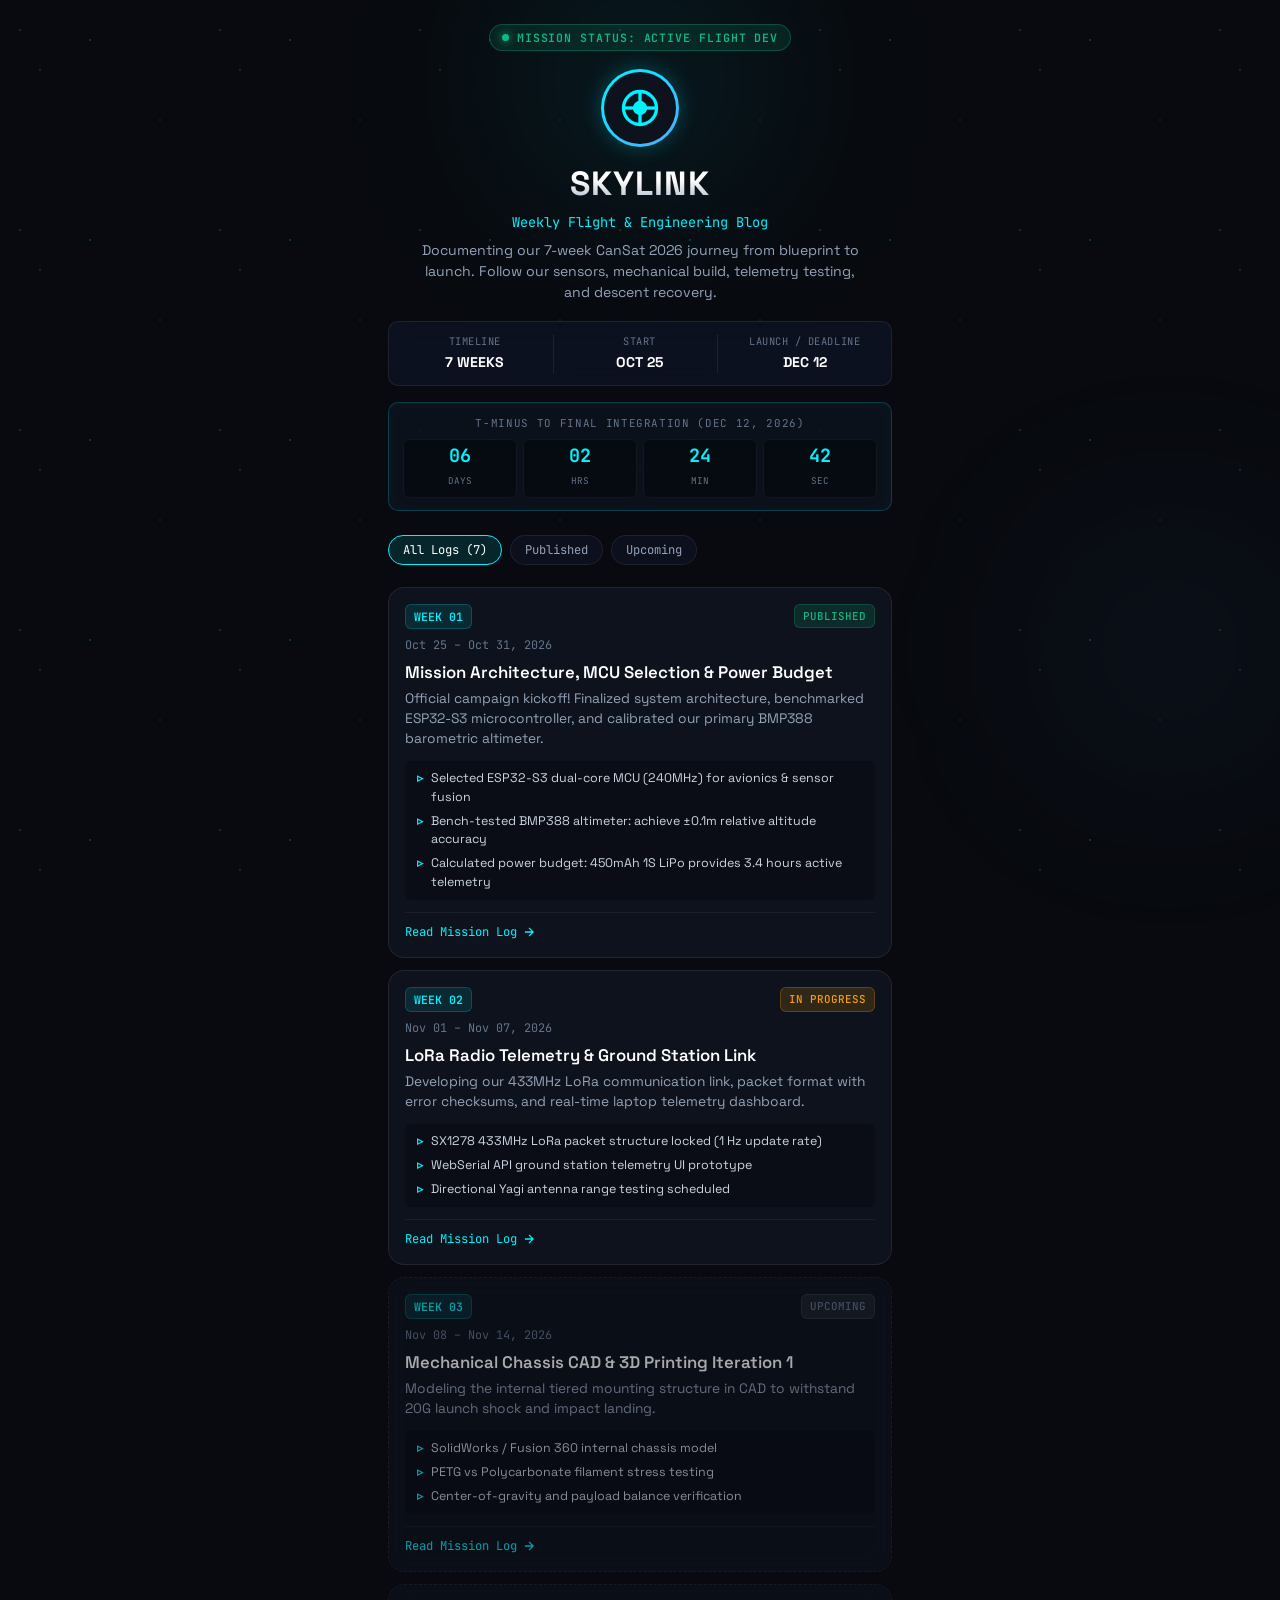
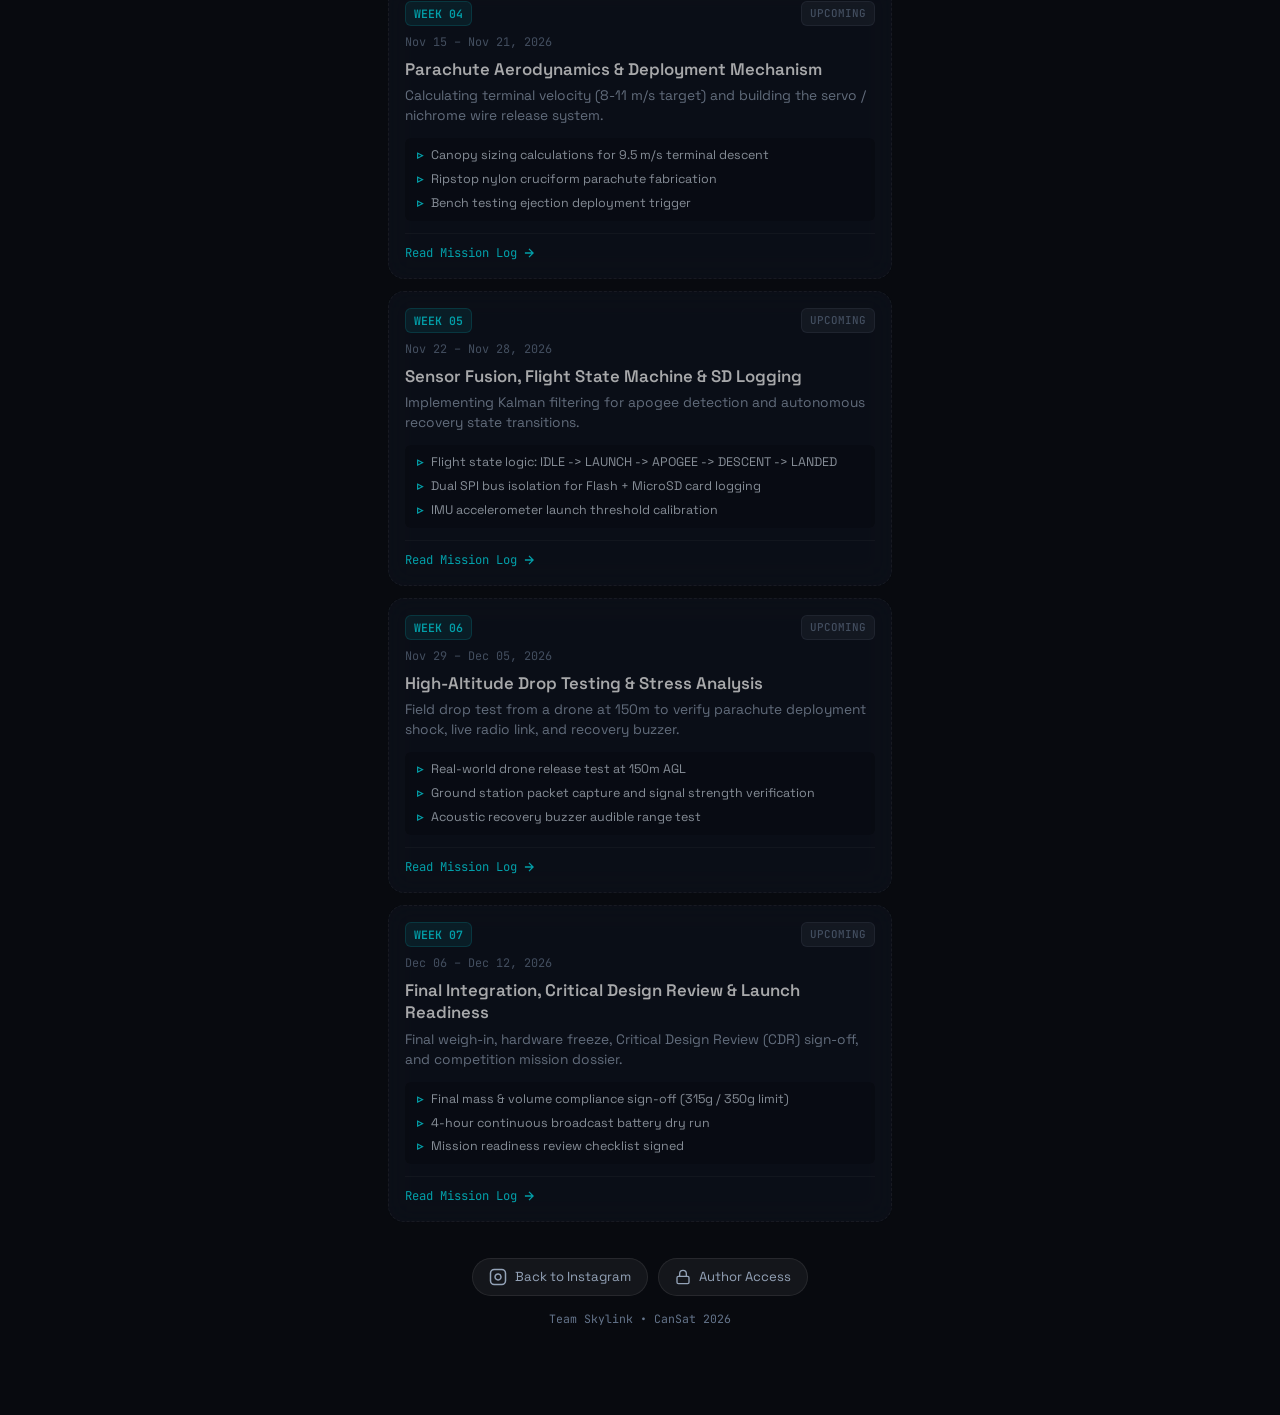
==== commit 4bebc34b: "Add files via upload" ====
--- a/index.html
+++ b/index.html
@@ -4,77 +4,130 @@
   <meta charset="UTF-8">
   <meta name="viewport" content="width=device-width, initial-scale=1.0, maximum-scale=1.0, user-scalable=no">
   <title>SKYLINK | CanSat 2026 Weekly Blog</title>
-  <meta name="description" content="Official weekly engineering blog for Team Skylink (CanSat 2026).">
-  <!-- Clean Space Grotesk & Mono Fonts -->
+  <meta name="description" content="Official weekly engineering & flight blog for Team Skylink (CanSat 2026).">
+  <!-- Fonts -->
   <link rel="preconnect" href="https://fonts.googleapis.com">
   <link rel="preconnect" href="https://fonts.gstatic.com" crossorigin>
-  <link href="https://fonts.googleapis.com/css2?family=Space+Grotesk:wght@500;600;700&family=JetBrains+Mono:wght@400;500&display=swap" rel="stylesheet">
+  <link href="https://fonts.googleapis.com/css2?family=Space+Grotesk:wght@500;600;700&family=JetBrains+Mono:wght@400;500;600&display=swap" rel="stylesheet">
   <link rel="stylesheet" href="style.css">
 </head>
 <body>
 
-  <!-- Ambient Space Glow -->
+  <!-- Ambient Space Background Glow -->
   <div class="stars-bg"></div>
-  <div class="glow-orb"></div>
+  <div class="glow-orb orb-1"></div>
+  <div class="glow-orb orb-2"></div>
 
-  <div class="app-wrapper">
+  <div class="container">
     
-    <!-- Profile & Header -->
-    <header class="header">
-      <div class="badge">
-        <span class="live-dot"></span>
-        <span>CANSAT 2026 • OFFICIAL LOG</span>
+    <!-- Top Header -->
+    <header class="profile-header">
+      <div class="mission-badge">
+        <span class="live-pulse"></span>
+        <span class="badge-text">MISSION STATUS: ACTIVE FLIGHT DEV</span>
       </div>
 
-      <div class="logo-box">
-        <svg width="40" height="40" viewBox="0 0 24 24" fill="none" stroke="currentColor" stroke-width="2">
-          <circle cx="12" cy="12" r="9"/>
-          <path d="M12 3v6"/>
-          <path d="M12 15v6"/>
-          <path d="M3 12h6"/>
-          <path d="M15 12h6"/>
-          <circle cx="12" cy="12" r="3" fill="currentColor"/>
-        </svg>
+      <div class="avatar-wrapper">
+        <div class="avatar-ring">
+          <div class="avatar-inner">
+            <svg width="44" height="44" viewBox="0 0 24 24" fill="none" stroke="currentColor" stroke-width="1.8">
+              <circle cx="12" cy="12" r="9"/>
+              <path d="M12 3v6"/>
+              <path d="M12 15v6"/>
+              <path d="M3 12h6"/>
+              <path d="M15 12h6"/>
+              <circle cx="12" cy="12" r="3" fill="currentColor"/>
+            </svg>
+          </div>
+        </div>
       </div>
 
       <h1 class="team-title">SKYLINK</h1>
-      <p class="team-subtitle">Weekly Flight & Engineering Blog</p>
-      <p class="timeline-date">October 25 – December 12, 2026</p>
+      <p class="mission-subtitle">Weekly Flight & Engineering Blog</p>
+      <p class="mission-bio">
+        Documenting our 7-week CanSat 2026 journey from blueprint to launch. Follow our sensors, mechanical build, telemetry testing, and descent recovery.
+      </p>
+
+      <!-- Stats Bar -->
+      <div class="stats-bar">
+        <div class="stat-card">
+          <span class="stat-label">TIMELINE</span>
+          <span class="stat-val">7 WEEKS</span>
+        </div>
+        <div class="stat-card">
+          <span class="stat-label">START</span>
+          <span class="stat-val">OCT 25</span>
+        </div>
+        <div class="stat-card">
+          <span class="stat-label">LAUNCH / DEADLINE</span>
+          <span class="stat-val">DEC 12</span>
+        </div>
+      </div>
+
+      <!-- Live T-Minus Countdown -->
+      <div class="countdown-container">
+        <div class="countdown-header">
+          <span class="cd-title">T-MINUS TO FINAL INTEGRATION (DEC 12, 2026)</span>
+        </div>
+        <div class="countdown-grid" id="countdownGrid">
+          <div class="cd-block"><span id="days">--</span><label>DAYS</label></div>
+          <div class="cd-block"><span id="hours">--</span><label>HRS</label></div>
+          <div class="cd-block"><span id="minutes">--</span><label>MIN</label></div>
+          <div class="cd-block"><span id="seconds">--</span><label>SEC</label></div>
+        </div>
+      </div>
     </header>
 
-    <!-- The 7 Week Buttons -->
-    <main class="weeks-container" id="weeksList">
-      <!-- 7 Buttons rendered by app.js -->
+    <!-- Navigation Filters -->
+    <nav class="filter-nav">
+      <button class="filter-btn active" data-filter="all">All Logs (7)</button>
+      <button class="filter-btn" data-filter="published">Published</button>
+      <button class="filter-btn" data-filter="upcoming">Upcoming</button>
+    </nav>
+
+    <!-- 7 Week Buttons / Cards List -->
+    <main class="timeline-container" id="timelineContainer">
+      <!-- Injected by app.js -->
     </main>
 
-    <!-- Simple Footer -->
-    <footer class="footer">
-      <div class="footer-links">
-        <a href="https://instagram.com" target="_blank" rel="noopener" class="footer-btn">
-          Instagram ↗
+    <!-- Footer -->
+    <footer class="page-footer">
+      <div class="insta-links">
+        <a href="https://instagram.com" target="_blank" rel="noopener" class="pill-link">
+          <svg width="18" height="18" viewBox="0 0 24 24" fill="none" stroke="currentColor" stroke-width="2">
+            <rect x="2" y="2" width="20" height="20" rx="5" ry="5"/>
+            <path d="M16 11.37A4 4 0 1 1 12.63 8 4 4 0 0 1 16 11.37z"/>
+            <line x1="17.5" y1="6.5" x2="17.51" y2="6.5"/>
+          </svg>
+          Back to Instagram
         </a>
-        <a href="admin.html" class="footer-btn admin">
-          ⚙️ Admin Edit
+        <a href="admin.html" class="pill-link admin-trigger">
+          <svg width="16" height="16" viewBox="0 0 24 24" fill="none" stroke="currentColor" stroke-width="2">
+            <rect x="3" y="11" width="18" height="11" rx="2" ry="2"/>
+            <path d="M7 11V7a5 5 0 0 1 10 0v4"/>
+          </svg>
+          Author Access
         </a>
       </div>
-      <p class="footer-copy">Team Skylink • CanSat 2026</p>
+      <p class="copyright">Team Skylink • CanSat 2026</p>
     </footer>
 
   </div>
 
-  <!-- Weekly Log Modal -->
-  <div class="modal-overlay" id="readModal">
-    <div class="modal-box">
+  <!-- Detailed Modal Viewer -->
+  <div class="modal-overlay" id="logModal">
+    <div class="modal-content">
       <div class="modal-header">
         <div>
-          <span class="modal-week-tag" id="modalTag">WEEK 01</span>
-          <h2 class="modal-heading" id="modalHeading">Title</h2>
-          <span class="modal-subdate" id="modalDates">Dates</span>
+          <span class="modal-badge" id="modalBadge">WEEK 01</span>
+          <h2 class="modal-title" id="modalTitle">Title</h2>
+          <span class="modal-date" id="modalDate">Dates</span>
         </div>
-        <button class="modal-close-btn" id="closeModalBtn">&times;</button>
+        <button class="close-modal" id="closeModalBtn">&times;</button>
       </div>
-      <div class="modal-content-text" id="modalContent">
-        <!-- Text rendered by JS -->
+
+      <div class="modal-body" id="modalBody">
+        <!-- Rendered by app.js -->
       </div>
     </div>
   </div>
--- a/style.css
+++ b/style.css
@@ -1,18 +1,20 @@
 :root {
-  --bg: #090c12;
-  --card-bg: rgba(18, 24, 38, 0.7);
+  --bg-color: #080a0f;
+  --card-bg: rgba(16, 22, 34, 0.75);
   --card-border: rgba(255, 255, 255, 0.08);
-  --card-hover: rgba(0, 242, 254, 0.25);
-  --text-primary: #f8fafc;
-  --text-secondary: #94a3b8;
-  --text-muted: #64748b;
-  --cyan: #00f2fe;
-  --blue: #4facfe;
-  --emerald: #10b981;
-  --amber: #f59e0b;
-  --font-main: 'Space Grotesk', -apple-system, sans-serif;
+  --card-hover-border: rgba(0, 242, 254, 0.35);
+  --text-main: #f1f5f9;
+  --text-muted: #94a3b8;
+  --text-dim: #64748b;
+  --accent-cyan: #00f2fe;
+  --accent-blue: #4facfe;
+  --accent-emerald: #10b981;
+  --accent-amber: #f59e0b;
+  --font-heading: 'Space Grotesk', -apple-system, BlinkMacSystemFont, 'Segoe UI', Roboto, sans-serif;
   --font-mono: 'JetBrains Mono', monospace;
-  --radius: 14px;
+  --radius-lg: 16px;
+  --radius-md: 10px;
+  --radius-sm: 6px;
 }
 
 * {
@@ -23,372 +25,608 @@
 }
 
 body {
-  background-color: var(--bg);
-  color: var(--text-primary);
-  font-family: var(--font-main);
+  background-color: var(--bg-color);
+  color: var(--text-main);
+  font-family: var(--font-heading);
   min-height: 100vh;
   min-height: 100dvh;
   line-height: 1.5;
+  overflow-x: hidden;
   position: relative;
-  overflow-x: hidden;
-}
-
-/* Background Ambient */
+  padding-bottom: 40px;
+}
+
+/* Background Ambient Glow */
 .stars-bg {
   position: fixed;
   inset: 0;
   background-image: 
-    radial-gradient(1px 1px at 25px 35px, #ffffff, rgba(0,0,0,0)),
-    radial-gradient(1.2px 1.2px at 80px 120px, rgba(0, 242, 254, 0.8), rgba(0,0,0,0)),
-    radial-gradient(1px 1px at 150px 70px, rgba(255,255,255,0.6), rgba(0,0,0,0)),
-    radial-gradient(1px 1px at 200px 180px, #ffffff, rgba(0,0,0,0));
-  background-size: 240px 240px;
+    radial-gradient(1px 1px at 20px 30px, #ffffff, rgba(0,0,0,0)),
+    radial-gradient(1.2px 1.2px at 40px 70px, rgba(255,255,255,0.7), rgba(0,0,0,0)),
+    radial-gradient(1.5px 1.5px at 90px 40px, #00f2fe, rgba(0,0,0,0)),
+    radial-gradient(1px 1px at 160px 120px, #4facfe, rgba(0,0,0,0));
+  background-repeat: repeat;
+  background-size: 200px 200px;
   opacity: 0.35;
   pointer-events: none;
+  z-index: 0;
 }
 
 .glow-orb {
   position: fixed;
-  top: -100px;
+  width: 320px;
+  height: 320px;
+  border-radius: 50%;
+  filter: blur(100px);
+  pointer-events: none;
+  z-index: 0;
+}
+
+.orb-1 {
+  top: -80px;
   left: 50%;
   transform: translateX(-50%);
-  width: 380px;
-  height: 380px;
-  background: radial-gradient(circle, rgba(0, 242, 254, 0.16), transparent 70%);
-  filter: blur(80px);
-  pointer-events: none;
-}
-
-/* App Wrapper */
-.app-wrapper {
+  background: radial-gradient(circle, rgba(0, 242, 254, 0.18), transparent 70%);
+}
+
+.orb-2 {
+  bottom: 10%;
+  right: -50px;
+  background: radial-gradient(circle, rgba(79, 172, 254, 0.12), transparent 70%);
+}
+
+/* Container */
+.container {
   width: 100%;
-  max-width: 480px;
+  max-width: 540px;
   margin: 0 auto;
-  padding: 30px 18px 50px;
+  padding: 24px 18px 48px;
   position: relative;
   z-index: 1;
 }
 
-/* Header */
-.header {
+/* Header & Bio */
+.profile-header {
   text-align: center;
-  margin-bottom: 28px;
-}
-
-.badge {
+  margin-bottom: 24px;
+}
+
+.mission-badge {
   display: inline-flex;
   align-items: center;
-  gap: 7px;
+  gap: 8px;
   background: rgba(16, 185, 129, 0.12);
   border: 1px solid rgba(16, 185, 129, 0.3);
   padding: 4px 12px;
   border-radius: 999px;
-  font-family: var(--font-mono);
-  font-size: 0.7rem;
-  letter-spacing: 0.08em;
-  color: var(--emerald);
-  font-weight: 600;
-  margin-bottom: 16px;
-}
-
-.live-dot {
+  margin-bottom: 18px;
+}
+
+.live-pulse {
   width: 7px;
   height: 7px;
-  background: var(--emerald);
+  background: var(--accent-emerald);
   border-radius: 50%;
-  box-shadow: 0 0 8px var(--emerald);
+  box-shadow: 0 0 8px var(--accent-emerald);
   animation: pulse 1.8s infinite;
 }
 
 @keyframes pulse {
-  0% { transform: scale(0.9); opacity: 0.7; }
+  0% { transform: scale(0.95); opacity: 0.8; }
   50% { transform: scale(1.3); opacity: 1; }
-  100% { transform: scale(0.9); opacity: 0.7; }
-}
-
-.logo-box {
-  width: 64px;
-  height: 64px;
-  background: #0f1624;
-  border: 1px solid rgba(0, 242, 254, 0.3);
+  100% { transform: scale(0.95); opacity: 0.8; }
+}
+
+.badge-text {
+  font-family: var(--font-mono);
+  font-size: 0.72rem;
+  letter-spacing: 0.08em;
+  color: var(--accent-emerald);
+  font-weight: 600;
+}
+
+.avatar-wrapper {
+  display: flex;
+  justify-content: center;
+  margin-bottom: 12px;
+}
+
+.avatar-ring {
+  padding: 3px;
+  background: linear-gradient(135deg, var(--accent-cyan), var(--accent-blue));
   border-radius: 50%;
+  box-shadow: 0 0 20px rgba(0, 242, 254, 0.25);
+}
+
+.avatar-inner {
+  width: 72px;
+  height: 72px;
+  background: #0d121d;
+  border-radius: 50%;
   display: flex;
   align-items: center;
   justify-content: center;
-  margin: 0 auto 12px;
-  color: var(--cyan);
-  box-shadow: 0 0 25px rgba(0, 242, 254, 0.15);
+  color: var(--accent-cyan);
 }
 
 .team-title {
   font-size: 2.1rem;
   font-weight: 700;
-  letter-spacing: 0.04em;
-  background: linear-gradient(180deg, #ffffff 30%, #94a3b8 100%);
+  letter-spacing: 0.03em;
+  background: linear-gradient(180deg, #ffffff 40%, #94a3b8 100%);
   -webkit-background-clip: text;
   -webkit-text-fill-color: transparent;
+  margin-bottom: 2px;
+}
+
+.mission-subtitle {
+  font-family: var(--font-mono);
+  font-size: 0.85rem;
+  color: var(--accent-cyan);
+  margin-bottom: 8px;
+}
+
+.mission-bio {
+  font-size: 0.88rem;
+  color: var(--text-muted);
+  max-width: 440px;
+  margin: 0 auto 18px;
+  line-height: 1.5;
+}
+
+/* Stats Bar */
+.stats-bar {
+  display: grid;
+  grid-template-columns: repeat(3, 1fr);
+  gap: 8px;
+  background: rgba(15, 23, 42, 0.6);
+  backdrop-filter: blur(12px);
+  border: 1px solid var(--card-border);
+  border-radius: var(--radius-md);
+  padding: 12px 8px;
+  margin-bottom: 16px;
+}
+
+.stat-card {
+  display: flex;
+  flex-direction: column;
+  align-items: center;
+  border-right: 1px solid var(--card-border);
+}
+
+.stat-card:last-child {
+  border-right: none;
+}
+
+.stat-label {
+  font-family: var(--font-mono);
+  font-size: 0.65rem;
+  color: var(--text-dim);
+  letter-spacing: 0.05em;
+}
+
+.stat-val {
+  font-size: 0.88rem;
+  font-weight: 700;
+  color: #fff;
+  margin-top: 2px;
+}
+
+/* Countdown */
+.countdown-container {
+  background: rgba(13, 20, 32, 0.75);
+  border: 1px solid rgba(0, 242, 254, 0.2);
+  border-radius: var(--radius-md);
+  padding: 12px 14px;
+  box-shadow: inset 0 0 15px rgba(0, 242, 254, 0.03);
+}
+
+.cd-title {
+  font-family: var(--font-mono);
+  font-size: 0.68rem;
+  color: var(--text-dim);
+  letter-spacing: 0.06em;
+  display: block;
+  margin-bottom: 8px;
+}
+
+.countdown-grid {
+  display: grid;
+  grid-template-columns: repeat(4, 1fr);
+  gap: 6px;
+}
+
+.cd-block {
+  background: rgba(0, 0, 0, 0.35);
+  border-radius: var(--radius-sm);
+  padding: 6px 0;
+  text-align: center;
+  border: 1px solid rgba(255, 255, 255, 0.05);
+}
+
+.cd-block span {
+  font-family: var(--font-mono);
+  font-size: 1.15rem;
+  font-weight: 700;
+  color: var(--accent-cyan);
+  display: block;
   line-height: 1.1;
-  margin-bottom: 4px;
-}
-
-.team-subtitle {
-  font-size: 0.92rem;
-  color: var(--cyan);
-  font-family: var(--font-mono);
-  margin-bottom: 4px;
-}
-
-.timeline-date {
-  font-size: 0.78rem;
+}
+
+.cd-block label {
+  font-family: var(--font-mono);
+  font-size: 0.58rem;
+  color: var(--text-dim);
+}
+
+/* Filters */
+.filter-nav {
+  display: flex;
+  gap: 8px;
+  margin-bottom: 18px;
+  overflow-x: auto;
+  padding-bottom: 4px;
+}
+
+.filter-btn {
+  background: rgba(15, 23, 42, 0.5);
+  border: 1px solid var(--card-border);
   color: var(--text-muted);
   font-family: var(--font-mono);
-}
-
-/* 7 Week Buttons Container */
-.weeks-container {
+  font-size: 0.76rem;
+  padding: 6px 14px;
+  border-radius: 999px;
+  cursor: pointer;
+  white-space: nowrap;
+  transition: all 0.2s ease;
+}
+
+.filter-btn:hover, .filter-btn.active {
+  background: rgba(0, 242, 254, 0.12);
+  border-color: var(--accent-cyan);
+  color: #fff;
+}
+
+/* Timeline Cards */
+.timeline-container {
   display: flex;
   flex-direction: column;
   gap: 12px;
-  margin-bottom: 30px;
-}
-
-/* Individual Week Button */
-.week-btn {
+}
+
+.log-card {
   background: var(--card-bg);
   backdrop-filter: blur(12px);
   border: 1px solid var(--card-border);
-  border-radius: var(--radius);
-  padding: 16px 18px;
-  display: flex;
-  align-items: center;
+  border-radius: var(--radius-lg);
+  padding: 16px;
+  position: relative;
+  transition: transform 0.2s ease, border-color 0.2s ease, box-shadow 0.2s ease;
+  cursor: pointer;
+}
+
+.log-card:hover {
+  transform: translateY(-2px);
+  border-color: var(--card-hover-border);
+  box-shadow: 0 0 20px rgba(0, 242, 254, 0.12);
+}
+
+.log-card.upcoming {
+  opacity: 0.65;
+  border-style: dashed;
+}
+
+.card-top {
+  display: flex;
   justify-content: space-between;
-  cursor: pointer;
-  transition: all 0.2s cubic-bezier(0.16, 1, 0.3, 1);
-  text-align: left;
-  width: 100%;
-}
-
-.week-btn:hover {
-  transform: translateY(-2px);
-  border-color: var(--card-hover);
-  box-shadow: 0 6px 20px rgba(0, 242, 254, 0.12);
-  background: rgba(22, 32, 50, 0.85);
-}
-
-.week-btn:active {
-  transform: scale(0.98);
-}
-
-.btn-left {
-  display: flex;
-  align-items: center;
-  gap: 14px;
-  flex: 1;
-}
-
-.week-num-badge {
-  font-family: var(--font-mono);
-  font-size: 0.78rem;
-  font-weight: 700;
-  color: var(--cyan);
+  align-items: center;
+  margin-bottom: 8px;
+}
+
+.week-tag {
+  font-family: var(--font-mono);
+  font-size: 0.72rem;
+  font-weight: 600;
+  color: var(--accent-cyan);
   background: rgba(0, 242, 254, 0.1);
+  padding: 3px 8px;
+  border-radius: var(--radius-sm);
   border: 1px solid rgba(0, 242, 254, 0.2);
-  padding: 8px 10px;
-  border-radius: 8px;
-  white-space: nowrap;
-}
-
-.btn-info {
-  display: flex;
-  flex-direction: column;
-}
-
-.btn-title {
-  font-size: 0.95rem;
+}
+
+.status-tag {
+  font-family: var(--font-mono);
+  font-size: 0.68rem;
+  font-weight: 500;
+  padding: 3px 8px;
+  border-radius: var(--radius-sm);
+}
+
+.status-tag.published {
+  background: rgba(16, 185, 129, 0.15);
+  color: var(--accent-emerald);
+  border: 1px solid rgba(16, 185, 129, 0.25);
+}
+
+.status-tag.in-progress {
+  background: rgba(245, 158, 11, 0.15);
+  color: var(--accent-amber);
+  border: 1px solid rgba(245, 158, 11, 0.25);
+}
+
+.status-tag.upcoming {
+  background: rgba(148, 163, 184, 0.1);
+  color: var(--text-dim);
+  border: 1px solid rgba(148, 163, 184, 0.15);
+}
+
+.card-date {
+  font-family: var(--font-mono);
+  font-size: 0.74rem;
+  color: var(--text-dim);
+  margin-bottom: 6px;
+}
+
+.card-title {
+  font-size: 1.05rem;
   font-weight: 600;
   color: #fff;
-  line-height: 1.3;
-}
-
-.btn-dates {
-  font-family: var(--font-mono);
-  font-size: 0.72rem;
+  margin-bottom: 6px;
+  line-height: 1.35;
+}
+
+.card-summary {
+  font-size: 0.86rem;
   color: var(--text-muted);
-  margin-top: 2px;
-}
-
-.btn-right {
-  display: flex;
-  align-items: center;
+  margin-bottom: 12px;
+  line-height: 1.45;
+}
+
+/* Card Image Thumbnail if available */
+.card-thumb-wrap {
+  width: 100%;
+  height: 160px;
+  border-radius: var(--radius-sm);
+  overflow: hidden;
+  margin-bottom: 12px;
+  border: 1px solid var(--card-border);
+}
+
+.card-thumb-img {
+  width: 100%;
+  height: 100%;
+  object-fit: cover;
+  transition: transform 0.3s;
+}
+
+.log-card:hover .card-thumb-img {
+  transform: scale(1.03);
+}
+
+.card-milestones {
+  list-style: none;
+  background: rgba(0, 0, 0, 0.25);
+  border-radius: var(--radius-sm);
+  padding: 8px 12px;
+  margin-bottom: 12px;
+}
+
+.card-milestones li {
+  font-size: 0.78rem;
+  color: #cbd5e1;
+  display: flex;
+  align-items: flex-start;
   gap: 8px;
-  padding-left: 8px;
-}
-
-.status-indicator {
-  font-family: var(--font-mono);
-  font-size: 0.65rem;
-  font-weight: 600;
-  padding: 3px 8px;
-  border-radius: 999px;
-  text-transform: uppercase;
-}
-
-.status-indicator.published {
-  background: rgba(16, 185, 129, 0.15);
-  color: var(--emerald);
-  border: 1px solid rgba(16, 185, 129, 0.3);
-}
-
-.status-indicator.in-progress {
-  background: rgba(245, 158, 11, 0.15);
-  color: var(--amber);
-  border: 1px solid rgba(245, 158, 11, 0.3);
-}
-
-.status-indicator.upcoming {
-  background: rgba(148, 163, 184, 0.1);
-  color: var(--text-muted);
-  border: 1px solid rgba(148, 163, 184, 0.15);
-}
-
-.arrow-icon {
-  color: var(--text-muted);
+  margin-bottom: 5px;
+}
+
+.card-milestones li:last-child {
+  margin-bottom: 0;
+}
+
+.card-milestones li::before {
+  content: "▹";
+  color: var(--accent-cyan);
+  font-weight: bold;
+}
+
+.card-footer {
+  display: flex;
+  justify-content: space-between;
+  align-items: center;
+  border-top: 1px solid rgba(255, 255, 255, 0.05);
+  padding-top: 10px;
+}
+
+.card-action {
+  font-family: var(--font-mono);
+  font-size: 0.76rem;
+  color: var(--accent-cyan);
+  display: inline-flex;
+  align-items: center;
+  gap: 5px;
+}
+
+.card-action svg {
   transition: transform 0.2s;
 }
 
-.week-btn:hover .arrow-icon {
-  color: var(--cyan);
-  transform: translateX(3px);
+.log-card:hover .card-action svg {
+  transform: translateX(4px);
 }
 
 /* Footer */
-.footer {
+.page-footer {
+  margin-top: 36px;
   text-align: center;
-  padding-top: 10px;
-}
-
-.footer-links {
+}
+
+.insta-links {
   display: flex;
   justify-content: center;
   gap: 10px;
-  margin-bottom: 12px;
-}
-
-.footer-btn {
+  margin-bottom: 14px;
+}
+
+.pill-link {
+  display: inline-flex;
+  align-items: center;
+  gap: 8px;
   background: rgba(255, 255, 255, 0.05);
   border: 1px solid var(--card-border);
-  color: var(--text-secondary);
+  color: var(--text-muted);
   text-decoration: none;
-  font-family: var(--font-mono);
-  font-size: 0.76rem;
-  padding: 7px 14px;
+  font-size: 0.82rem;
+  padding: 8px 16px;
   border-radius: 999px;
+  cursor: pointer;
   transition: all 0.2s;
 }
 
-.footer-btn:hover {
+.pill-link:hover {
   background: rgba(255, 255, 255, 0.12);
   color: #fff;
-}
-
-.footer-btn.admin:hover {
-  border-color: var(--cyan);
-  color: var(--cyan);
-}
-
-.footer-copy {
-  font-family: var(--font-mono);
-  font-size: 0.7rem;
-  color: var(--text-muted);
-}
-
-/* Reader Modal */
+  border-color: rgba(0, 242, 254, 0.3);
+}
+
+.copyright {
+  font-family: var(--font-mono);
+  font-size: 0.72rem;
+  color: var(--text-dim);
+}
+
+/* Modal Details */
 .modal-overlay {
   position: fixed;
   inset: 0;
-  background: rgba(5, 8, 14, 0.85);
+  background: rgba(5, 7, 12, 0.85);
   backdrop-filter: blur(8px);
   z-index: 1000;
   display: none;
   align-items: center;
   justify-content: center;
-  padding: 18px;
+  padding: 16px;
 }
 
 .modal-overlay.active {
   display: flex;
 }
 
-.modal-box {
-  background: #0d131f;
+.modal-content {
+  background: #0d121e;
   border: 1px solid rgba(0, 242, 254, 0.25);
-  box-shadow: 0 15px 45px rgba(0, 0, 0, 0.8), 0 0 30px rgba(0, 242, 254, 0.1);
-  border-radius: var(--radius);
+  box-shadow: 0 10px 40px rgba(0, 0, 0, 0.7), 0 0 30px rgba(0, 242, 254, 0.1);
+  border-radius: var(--radius-lg);
   width: 100%;
-  max-width: 460px;
-  max-height: 80vh;
+  max-width: 500px;
+  max-height: 85vh;
   display: flex;
   flex-direction: column;
   overflow: hidden;
-  animation: modalUp 0.22s ease-out;
-}
-
-@keyframes modalUp {
-  from { opacity: 0; transform: translateY(12px) scale(0.97); }
-  to { opacity: 1; transform: translateY(0) scale(1); }
+  animation: modalIn 0.22s cubic-bezier(0.16, 1, 0.3, 1);
+}
+
+@keyframes modalIn {
+  from { opacity: 0; transform: scale(0.96) translateY(10px); }
+  to { opacity: 1; transform: scale(1) translateY(0); }
 }
 
 .modal-header {
-  padding: 16px 20px;
+  padding: 18px 20px;
   border-bottom: 1px solid var(--card-border);
   display: flex;
   justify-content: space-between;
   align-items: flex-start;
 }
 
-.modal-week-tag {
-  font-family: var(--font-mono);
-  font-size: 0.72rem;
-  font-weight: 700;
-  color: var(--cyan);
-  display: block;
-  margin-bottom: 2px;
-}
-
-.modal-heading {
-  font-size: 1.15rem;
-  font-weight: 700;
-  color: #fff;
-  line-height: 1.3;
-}
-
-.modal-subdate {
-  font-family: var(--font-mono);
-  font-size: 0.74rem;
-  color: var(--text-muted);
-  display: block;
-  margin-top: 2px;
-}
-
-.modal-close-btn {
+.close-modal {
   background: transparent;
   border: none;
-  color: var(--text-muted);
+  color: var(--text-dim);
   font-size: 1.8rem;
   line-height: 1;
   cursor: pointer;
   padding: 0 4px;
 }
 
-.modal-close-btn:hover {
+.close-modal:hover {
   color: #fff;
 }
 
-.modal-content-text {
+.modal-badge {
+  font-family: var(--font-mono);
+  font-size: 0.72rem;
+  color: var(--accent-cyan);
+  font-weight: 600;
+  display: inline-block;
+  margin-bottom: 4px;
+}
+
+.modal-title {
+  font-size: 1.25rem;
+  font-weight: 700;
+  color: #fff;
+}
+
+.modal-date {
+  font-family: var(--font-mono);
+  font-size: 0.74rem;
+  color: var(--text-dim);
+  display: block;
+  margin-top: 2px;
+}
+
+.modal-body {
   padding: 20px;
   overflow-y: auto;
-  font-size: 0.92rem;
+  font-size: 0.9rem;
   color: #cbd5e1;
-  line-height: 1.65;
-  white-space: pre-line;
-}
+  line-height: 1.6;
+}
+
+.modal-full-img {
+  width: 100%;
+  max-height: 260px;
+  object-fit: cover;
+  border-radius: var(--radius-sm);
+  margin-bottom: 16px;
+  border: 1px solid var(--card-border);
+}
+
+.modal-body h4 {
+  color: var(--accent-cyan);
+  font-size: 0.84rem;
+  font-family: var(--font-mono);
+  text-transform: uppercase;
+  margin: 16px 0 8px;
+  letter-spacing: 0.05em;
+}
+
+.modal-body p {
+  margin-bottom: 12px;
+}
+
+.telemetry-box {
+  background: rgba(0, 0, 0, 0.4);
+  border: 1px solid rgba(255, 255, 255, 0.07);
+  border-radius: var(--radius-sm);
+  padding: 12px;
+  margin-bottom: 16px;
+  display: grid;
+  grid-template-columns: repeat(2, 1fr);
+  gap: 8px;
+}
+
+.telemetry-item {
+  font-family: var(--font-mono);
+  font-size: 0.74rem;
+}
+
+.telemetry-item span {
+  color: var(--text-dim);
+  display: block;
+}
+
+.telemetry-item strong {
+  color: #fff;
+}
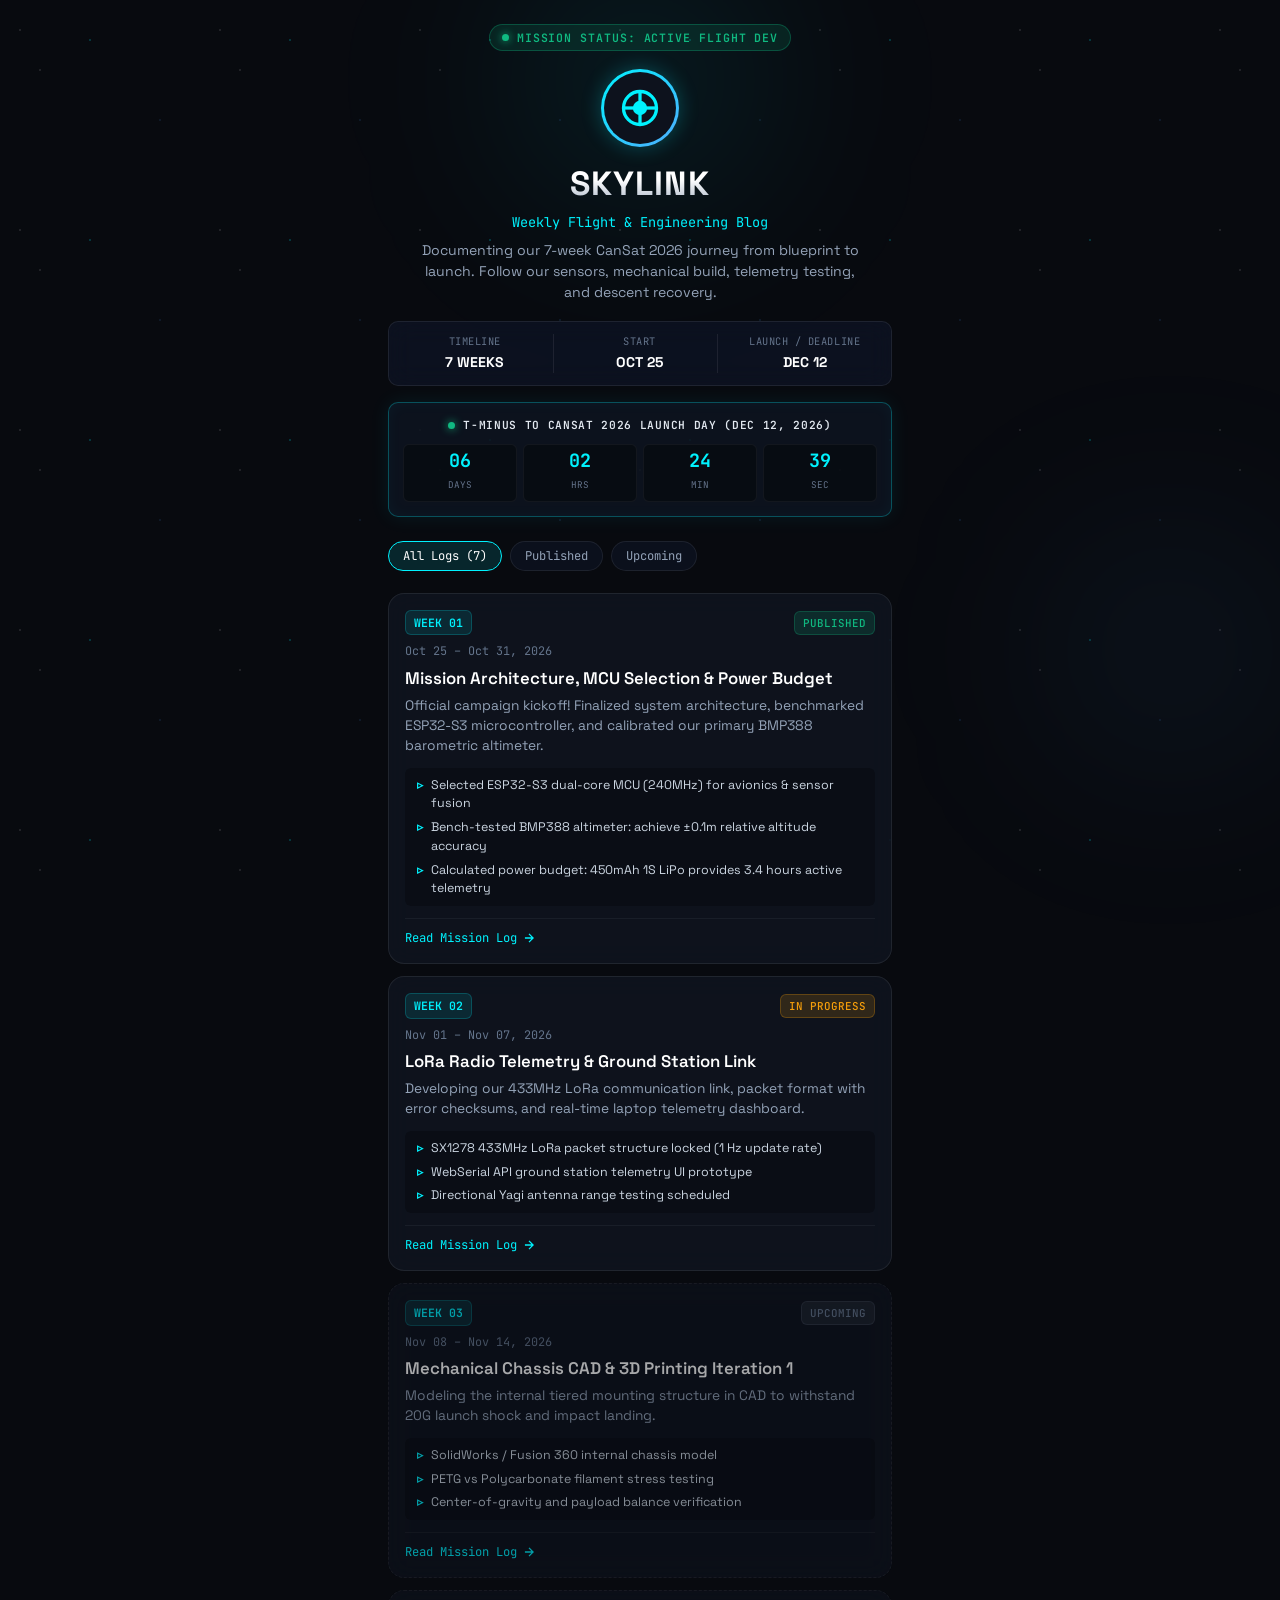
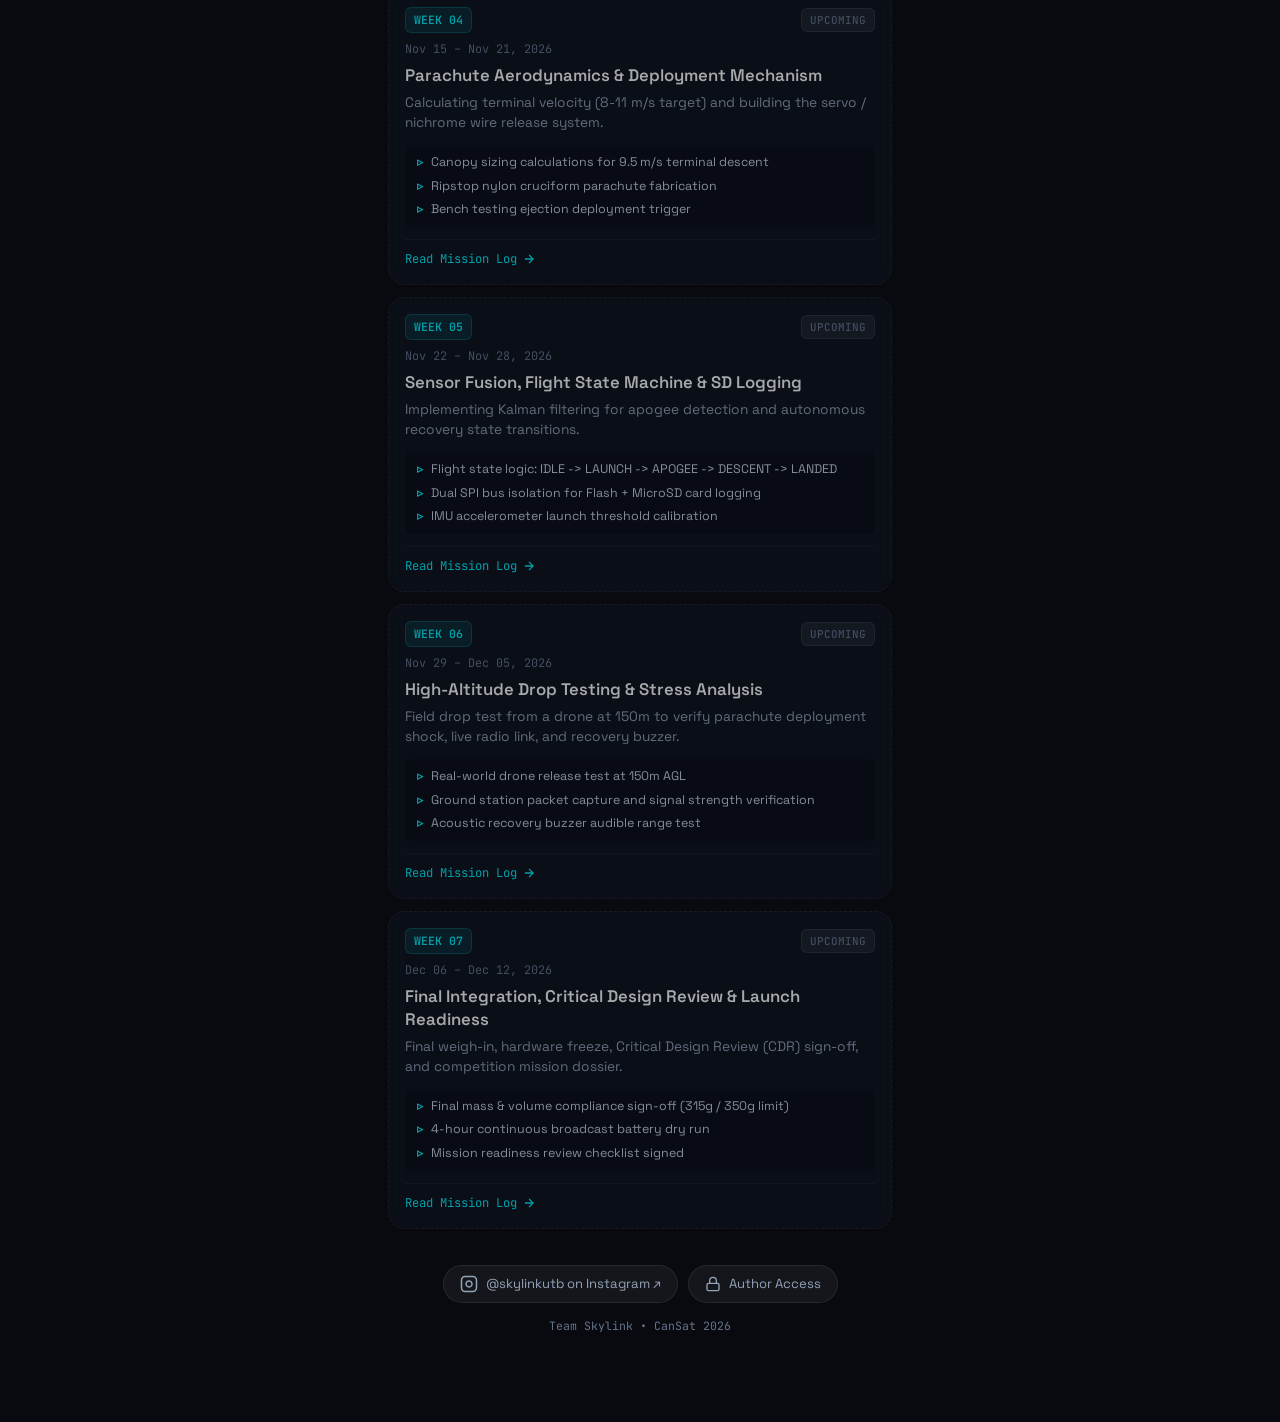
==== commit 9aedfd7a: "Add files via upload" ====
--- a/index.html
+++ b/index.html
@@ -64,10 +64,11 @@
         </div>
       </div>
 
-      <!-- Live T-Minus Countdown -->
-      <div class="countdown-container">
+      <!-- Live T-Minus Launch Day Countdown -->
+      <div class="countdown-container launch-clock">
         <div class="countdown-header">
-          <span class="cd-title">T-MINUS TO FINAL INTEGRATION (DEC 12, 2026)</span>
+          <span class="live-pulse"></span>
+          <span class="cd-title">T-MINUS TO CANSAT 2026 LAUNCH DAY (DEC 12, 2026)</span>
         </div>
         <div class="countdown-grid" id="countdownGrid">
           <div class="cd-block"><span id="days">--</span><label>DAYS</label></div>
@@ -93,13 +94,13 @@
     <!-- Footer -->
     <footer class="page-footer">
       <div class="insta-links">
-        <a href="https://instagram.com" target="_blank" rel="noopener" class="pill-link">
+        <a href="https://www.instagram.com/skylinkutb/" target="_blank" rel="noopener" class="pill-link insta-btn">
           <svg width="18" height="18" viewBox="0 0 24 24" fill="none" stroke="currentColor" stroke-width="2">
             <rect x="2" y="2" width="20" height="20" rx="5" ry="5"/>
             <path d="M16 11.37A4 4 0 1 1 12.63 8 4 4 0 0 1 16 11.37z"/>
             <line x1="17.5" y1="6.5" x2="17.51" y2="6.5"/>
           </svg>
-          Back to Instagram
+          @skylinkutb on Instagram ↗
         </a>
         <a href="admin.html" class="pill-link admin-trigger">
           <svg width="16" height="16" viewBox="0 0 24 24" fill="none" stroke="currentColor" stroke-width="2">
--- a/style.css
+++ b/style.css
@@ -214,20 +214,27 @@
 
 /* Countdown */
 .countdown-container {
-  background: rgba(13, 20, 32, 0.75);
-  border: 1px solid rgba(0, 242, 254, 0.2);
+  background: rgba(13, 20, 32, 0.85);
+  border: 1px solid rgba(0, 242, 254, 0.28);
   border-radius: var(--radius-md);
-  padding: 12px 14px;
-  box-shadow: inset 0 0 15px rgba(0, 242, 254, 0.03);
+  padding: 14px 14px;
+  box-shadow: 0 0 20px rgba(0, 242, 254, 0.08), inset 0 0 15px rgba(0, 242, 254, 0.04);
+}
+
+.countdown-header {
+  display: flex;
+  align-items: center;
+  justify-content: center;
+  gap: 8px;
+  margin-bottom: 10px;
 }
 
 .cd-title {
   font-family: var(--font-mono);
-  font-size: 0.68rem;
-  color: var(--text-dim);
+  font-size: 0.7rem;
+  color: #e2e8f0;
   letter-spacing: 0.06em;
-  display: block;
-  margin-bottom: 8px;
+  font-weight: 600;
 }
 
 .countdown-grid {
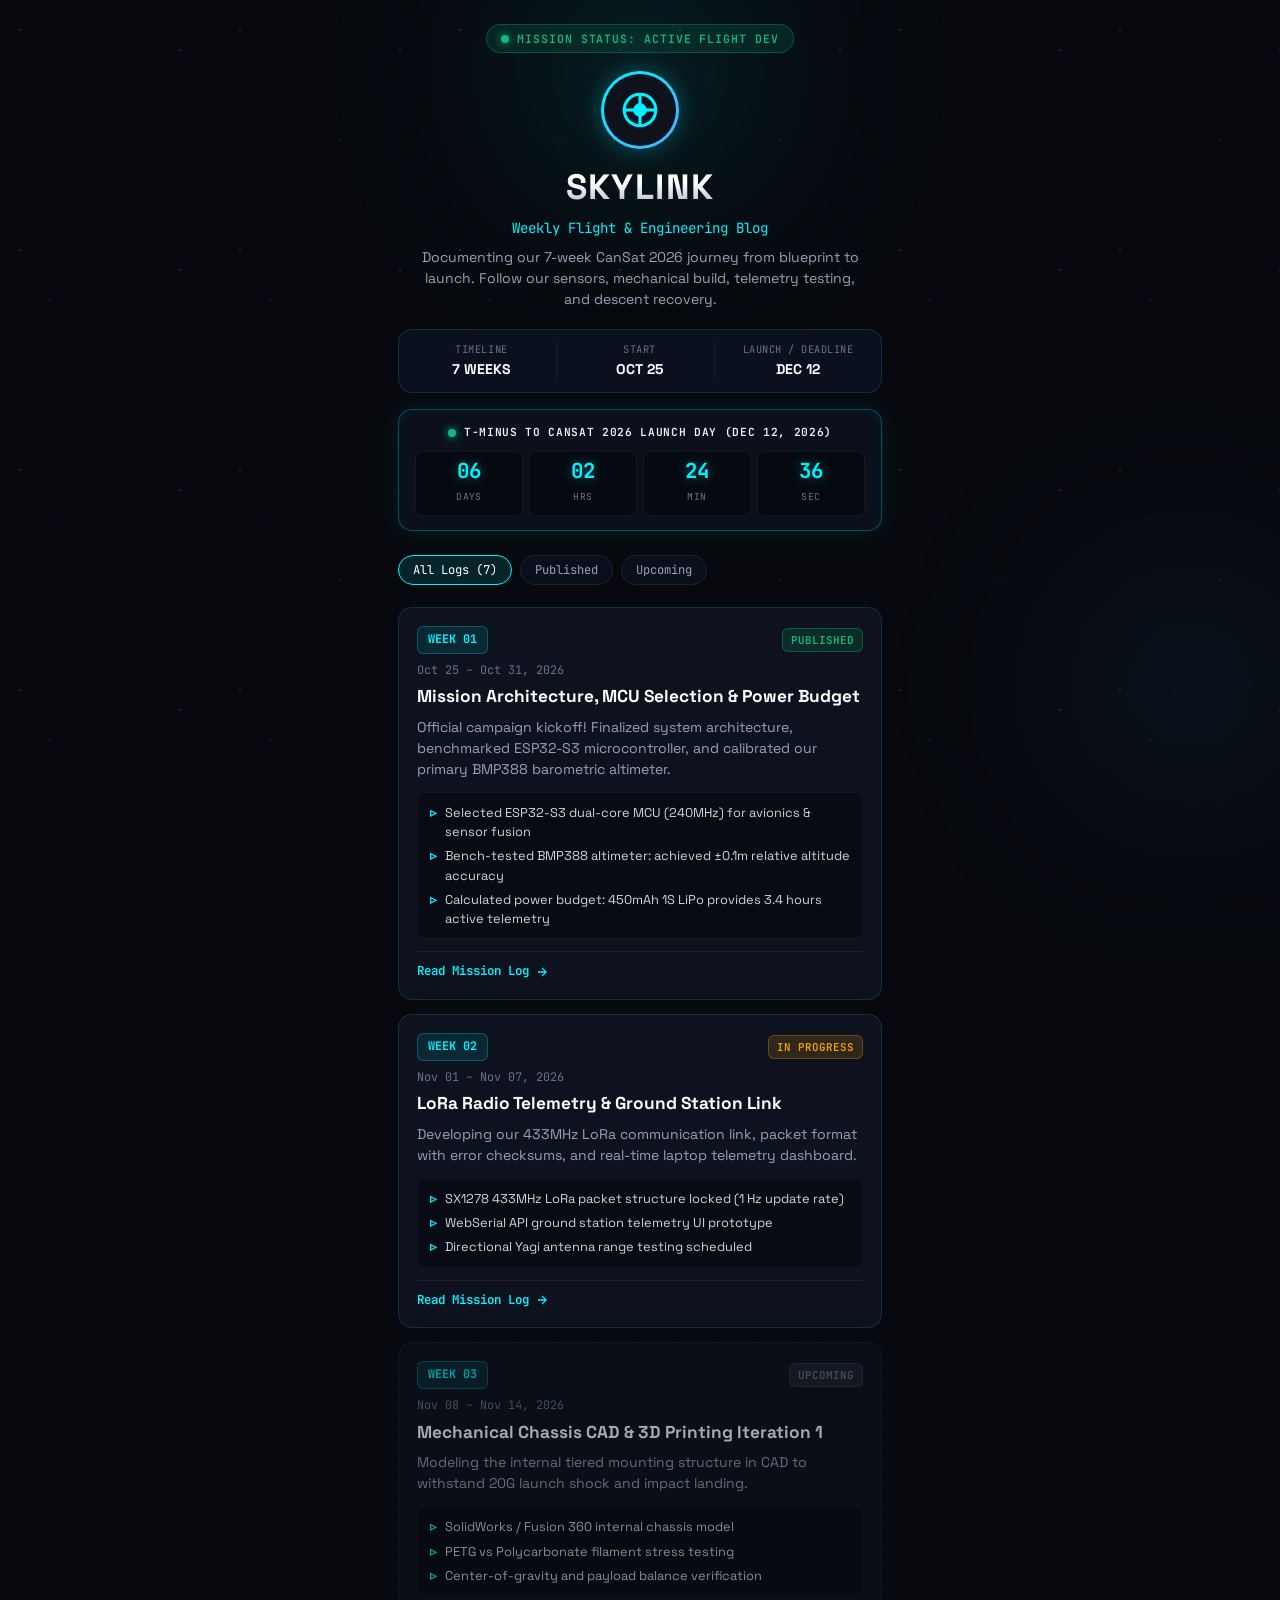
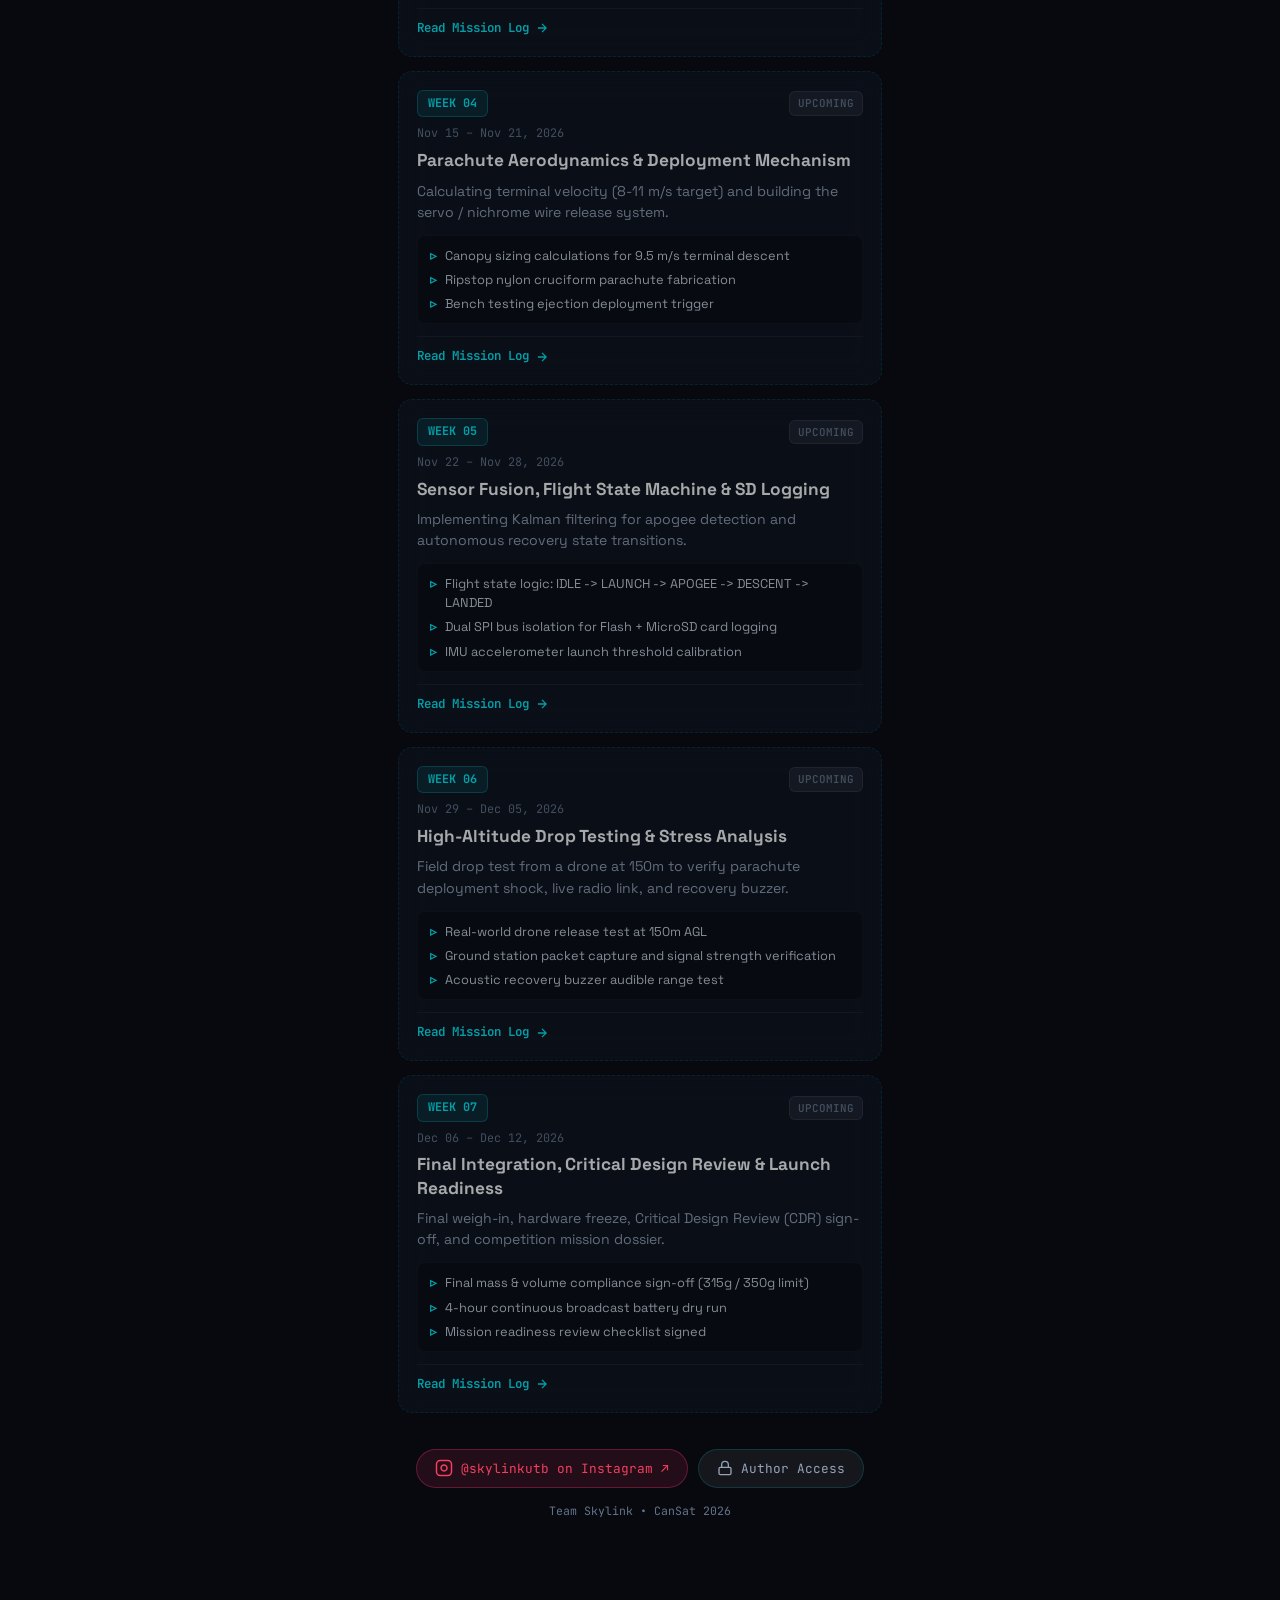
==== commit 265696f6: "Add files via upload" ====
--- a/index.html
+++ b/index.html
@@ -5,11 +5,670 @@
   <meta name="viewport" content="width=device-width, initial-scale=1.0, maximum-scale=1.0, user-scalable=no">
   <title>SKYLINK | CanSat 2026 Weekly Blog</title>
   <meta name="description" content="Official weekly engineering & flight blog for Team Skylink (CanSat 2026).">
-  <!-- Fonts -->
+  <!-- Google Fonts -->
   <link rel="preconnect" href="https://fonts.googleapis.com">
   <link rel="preconnect" href="https://fonts.gstatic.com" crossorigin>
   <link href="https://fonts.googleapis.com/css2?family=Space+Grotesk:wght@500;600;700&family=JetBrains+Mono:wght@400;500;600&display=swap" rel="stylesheet">
-  <link rel="stylesheet" href="style.css">
+  
+  <style>
+    :root {
+      --bg: #07090e;
+      --card-bg: rgba(15, 21, 33, 0.85);
+      --card-border: rgba(0, 242, 254, 0.15);
+      --card-hover-border: rgba(0, 242, 254, 0.4);
+      --text-main: #f1f5f9;
+      --text-muted: #94a3b8;
+      --text-dim: #64748b;
+      --cyan: #00f2fe;
+      --blue: #4facfe;
+      --emerald: #10b981;
+      --amber: #f59e0b;
+      --font-main: 'Space Grotesk', -apple-system, BlinkMacSystemFont, 'Segoe UI', Roboto, sans-serif;
+      --font-mono: 'JetBrains Mono', monospace;
+      --radius: 14px;
+    }
+
+    * {
+      box-sizing: border-box;
+      margin: 0;
+      padding: 0;
+      -webkit-tap-highlight-color: transparent;
+    }
+
+    body {
+      background-color: var(--bg);
+      color: var(--text-main);
+      font-family: var(--font-main);
+      min-height: 100vh;
+      min-height: 100dvh;
+      line-height: 1.5;
+      position: relative;
+      overflow-x: hidden;
+      padding-bottom: 50px;
+    }
+
+    /* Ambient Space Glow */
+    .stars-bg {
+      position: fixed;
+      inset: 0;
+      background-image: 
+        radial-gradient(1px 1px at 20px 30px, #ffffff, rgba(0,0,0,0)),
+        radial-gradient(1.2px 1.2px at 50px 80px, rgba(0, 242, 254, 0.8), rgba(0,0,0,0)),
+        radial-gradient(1px 1px at 120px 140px, rgba(255,255,255,0.7), rgba(0,0,0,0)),
+        radial-gradient(1.5px 1.5px at 180px 50px, #4facfe, rgba(0,0,0,0));
+      background-repeat: repeat;
+      background-size: 220px 220px;
+      opacity: 0.35;
+      pointer-events: none;
+      z-index: 0;
+    }
+
+    .glow-orb {
+      position: fixed;
+      width: 340px;
+      height: 340px;
+      border-radius: 50%;
+      filter: blur(100px);
+      pointer-events: none;
+      z-index: 0;
+    }
+
+    .orb-1 {
+      top: -100px;
+      left: 50%;
+      transform: translateX(-50%);
+      background: radial-gradient(circle, rgba(0, 242, 254, 0.2), transparent 70%);
+    }
+
+    .orb-2 {
+      bottom: 5%;
+      right: -80px;
+      background: radial-gradient(circle, rgba(79, 172, 254, 0.15), transparent 70%);
+    }
+
+    /* Container */
+    .container {
+      width: 100%;
+      max-width: 520px;
+      margin: 0 auto;
+      padding: 24px 18px 48px;
+      position: relative;
+      z-index: 1;
+    }
+
+    /* Header */
+    .profile-header {
+      text-align: center;
+      margin-bottom: 24px;
+    }
+
+    .mission-badge {
+      display: inline-flex;
+      align-items: center;
+      gap: 8px;
+      background: rgba(16, 185, 129, 0.12);
+      border: 1px solid rgba(16, 185, 129, 0.3);
+      padding: 5px 14px;
+      border-radius: 999px;
+      margin-bottom: 18px;
+    }
+
+    .live-pulse {
+      width: 8px;
+      height: 8px;
+      background: var(--emerald);
+      border-radius: 50%;
+      box-shadow: 0 0 8px var(--emerald);
+      animation: pulse 1.8s infinite;
+    }
+
+    @keyframes pulse {
+      0% { transform: scale(0.9); opacity: 0.7; }
+      50% { transform: scale(1.3); opacity: 1; }
+      100% { transform: scale(0.9); opacity: 0.7; }
+    }
+
+    .badge-text {
+      font-family: var(--font-mono);
+      font-size: 0.72rem;
+      letter-spacing: 0.08em;
+      color: var(--emerald);
+      font-weight: 600;
+    }
+
+    .avatar-wrapper {
+      display: flex;
+      justify-content: center;
+      margin-bottom: 12px;
+    }
+
+    .avatar-ring {
+      padding: 3px;
+      background: linear-gradient(135deg, var(--cyan), var(--blue));
+      border-radius: 50%;
+      box-shadow: 0 0 25px rgba(0, 242, 254, 0.3);
+    }
+
+    .avatar-inner {
+      width: 72px;
+      height: 72px;
+      background: #0d121d;
+      border-radius: 50%;
+      display: flex;
+      align-items: center;
+      justify-content: center;
+      color: var(--cyan);
+    }
+
+    .team-title {
+      font-size: 2.2rem;
+      font-weight: 700;
+      letter-spacing: 0.04em;
+      background: linear-gradient(180deg, #ffffff 40%, #94a3b8 100%);
+      -webkit-background-clip: text;
+      -webkit-text-fill-color: transparent;
+      margin-bottom: 4px;
+    }
+
+    .mission-subtitle {
+      font-family: var(--font-mono);
+      font-size: 0.88rem;
+      color: var(--cyan);
+      margin-bottom: 8px;
+    }
+
+    .mission-bio {
+      font-size: 0.88rem;
+      color: var(--text-muted);
+      max-width: 440px;
+      margin: 0 auto 18px;
+      line-height: 1.5;
+    }
+
+    /* Stats Bar */
+    .stats-bar {
+      display: grid;
+      grid-template-columns: repeat(3, 1fr);
+      gap: 8px;
+      background: rgba(15, 23, 42, 0.6);
+      backdrop-filter: blur(12px);
+      border: 1px solid var(--card-border);
+      border-radius: var(--radius);
+      padding: 12px 8px;
+      margin-bottom: 16px;
+    }
+
+    .stat-card {
+      display: flex;
+      flex-direction: column;
+      align-items: center;
+      border-right: 1px solid rgba(255, 255, 255, 0.06);
+    }
+
+    .stat-card:last-child {
+      border-right: none;
+    }
+
+    .stat-label {
+      font-family: var(--font-mono);
+      font-size: 0.65rem;
+      color: var(--text-dim);
+      letter-spacing: 0.05em;
+    }
+
+    .stat-val {
+      font-size: 0.88rem;
+      font-weight: 700;
+      color: #fff;
+      margin-top: 2px;
+    }
+
+    /* Launch Countdown Clock */
+    .launch-clock-container {
+      background: rgba(12, 18, 30, 0.85);
+      border: 1px solid rgba(0, 242, 254, 0.28);
+      border-radius: var(--radius);
+      padding: 14px 16px;
+      box-shadow: 0 0 25px rgba(0, 242, 254, 0.1), inset 0 0 15px rgba(0, 242, 254, 0.04);
+      margin-bottom: 22px;
+    }
+
+    .launch-clock-header {
+      display: flex;
+      align-items: center;
+      justify-content: center;
+      gap: 8px;
+      margin-bottom: 10px;
+    }
+
+    .clock-title {
+      font-family: var(--font-mono);
+      font-size: 0.7rem;
+      color: #f1f5f9;
+      letter-spacing: 0.06em;
+      font-weight: 600;
+    }
+
+    .countdown-grid {
+      display: grid;
+      grid-template-columns: repeat(4, 1fr);
+      gap: 6px;
+    }
+
+    .cd-block {
+      background: rgba(0, 0, 0, 0.4);
+      border-radius: 8px;
+      padding: 8px 0;
+      text-align: center;
+      border: 1px solid rgba(255, 255, 255, 0.06);
+    }
+
+    .cd-block span {
+      font-family: var(--font-mono);
+      font-size: 1.3rem;
+      font-weight: 700;
+      color: var(--cyan);
+      display: block;
+      line-height: 1.1;
+      text-shadow: 0 0 12px rgba(0, 242, 254, 0.4);
+    }
+
+    .cd-block label {
+      font-family: var(--font-mono);
+      font-size: 0.6rem;
+      color: var(--text-dim);
+      letter-spacing: 0.05em;
+    }
+
+    /* Navigation Filters */
+    .filter-nav {
+      display: flex;
+      gap: 8px;
+      margin-bottom: 18px;
+      overflow-x: auto;
+      padding-bottom: 4px;
+    }
+
+    .filter-btn {
+      background: rgba(15, 23, 42, 0.5);
+      border: 1px solid rgba(255, 255, 255, 0.08);
+      color: var(--text-muted);
+      font-family: var(--font-mono);
+      font-size: 0.76rem;
+      padding: 6px 14px;
+      border-radius: 999px;
+      cursor: pointer;
+      white-space: nowrap;
+      transition: all 0.2s ease;
+    }
+
+    .filter-btn:hover, .filter-btn.active {
+      background: rgba(0, 242, 254, 0.12);
+      border-color: var(--cyan);
+      color: #fff;
+    }
+
+    /* Timeline Cards */
+    .timeline-container {
+      display: flex;
+      flex-direction: column;
+      gap: 14px;
+    }
+
+    .log-card {
+      background: var(--card-bg);
+      backdrop-filter: blur(12px);
+      border: 1px solid var(--card-border);
+      border-radius: var(--radius);
+      padding: 18px;
+      position: relative;
+      transition: transform 0.2s ease, border-color 0.2s ease, box-shadow 0.2s ease;
+      cursor: pointer;
+    }
+
+    .log-card:hover {
+      transform: translateY(-2px);
+      border-color: var(--card-hover-border);
+      box-shadow: 0 0 25px rgba(0, 242, 254, 0.15);
+      background: rgba(18, 26, 42, 0.9);
+    }
+
+    .log-card.upcoming {
+      opacity: 0.65;
+      border-style: dashed;
+    }
+
+    .card-top {
+      display: flex;
+      justify-content: space-between;
+      align-items: center;
+      margin-bottom: 8px;
+    }
+
+    .week-tag {
+      font-family: var(--font-mono);
+      font-size: 0.74rem;
+      font-weight: 700;
+      color: var(--cyan);
+      background: rgba(0, 242, 254, 0.1);
+      padding: 4px 10px;
+      border-radius: 6px;
+      border: 1px solid rgba(0, 242, 254, 0.25);
+    }
+
+    .status-tag {
+      font-family: var(--font-mono);
+      font-size: 0.68rem;
+      font-weight: 600;
+      padding: 3px 8px;
+      border-radius: 6px;
+    }
+
+    .status-tag.published {
+      background: rgba(16, 185, 129, 0.15);
+      color: var(--emerald);
+      border: 1px solid rgba(16, 185, 129, 0.3);
+    }
+
+    .status-tag.in-progress {
+      background: rgba(245, 158, 11, 0.15);
+      color: var(--amber);
+      border: 1px solid rgba(245, 158, 11, 0.3);
+    }
+
+    .status-tag.upcoming {
+      background: rgba(148, 163, 184, 0.1);
+      color: var(--text-dim);
+      border: 1px solid rgba(148, 163, 184, 0.15);
+    }
+
+    .card-date {
+      font-family: var(--font-mono);
+      font-size: 0.74rem;
+      color: var(--text-dim);
+      margin-bottom: 6px;
+    }
+
+    .card-title {
+      font-size: 1.08rem;
+      font-weight: 700;
+      color: #fff;
+      margin-bottom: 8px;
+      line-height: 1.35;
+    }
+
+    .card-thumb-wrap {
+      width: 100%;
+      height: 160px;
+      border-radius: 8px;
+      overflow: hidden;
+      margin-bottom: 12px;
+      border: 1px solid rgba(255, 255, 255, 0.1);
+    }
+
+    .card-thumb-img {
+      width: 100%;
+      height: 100%;
+      object-fit: cover;
+      transition: transform 0.3s;
+    }
+
+    .log-card:hover .card-thumb-img {
+      transform: scale(1.03);
+    }
+
+    .card-summary {
+      font-size: 0.88rem;
+      color: var(--text-muted);
+      margin-bottom: 12px;
+      line-height: 1.5;
+    }
+
+    .card-milestones {
+      list-style: none;
+      background: rgba(0, 0, 0, 0.3);
+      border-radius: 8px;
+      padding: 10px 12px;
+      margin-bottom: 12px;
+      border: 1px solid rgba(255, 255, 255, 0.04);
+    }
+
+    .card-milestones li {
+      font-size: 0.8rem;
+      color: #cbd5e1;
+      display: flex;
+      align-items: flex-start;
+      gap: 8px;
+      margin-bottom: 5px;
+    }
+
+    .card-milestones li:last-child {
+      margin-bottom: 0;
+    }
+
+    .card-milestones li::before {
+      content: "▹";
+      color: var(--cyan);
+      font-weight: bold;
+    }
+
+    .card-footer {
+      display: flex;
+      justify-content: space-between;
+      align-items: center;
+      border-top: 1px solid rgba(255, 255, 255, 0.06);
+      padding-top: 10px;
+    }
+
+    .card-action {
+      font-family: var(--font-mono);
+      font-size: 0.78rem;
+      color: var(--cyan);
+      display: inline-flex;
+      align-items: center;
+      gap: 6px;
+      font-weight: 600;
+    }
+
+    .card-action svg {
+      transition: transform 0.2s;
+    }
+
+    .log-card:hover .card-action svg {
+      transform: translateX(4px);
+    }
+
+    /* Footer */
+    .page-footer {
+      margin-top: 36px;
+      text-align: center;
+    }
+
+    .insta-links {
+      display: flex;
+      justify-content: center;
+      gap: 10px;
+      margin-bottom: 14px;
+      flex-wrap: wrap;
+    }
+
+    .pill-link {
+      display: inline-flex;
+      align-items: center;
+      gap: 8px;
+      background: rgba(255, 255, 255, 0.06);
+      border: 1px solid var(--card-border);
+      color: var(--text-muted);
+      text-decoration: none;
+      font-family: var(--font-mono);
+      font-size: 0.8rem;
+      padding: 9px 18px;
+      border-radius: 999px;
+      cursor: pointer;
+      transition: all 0.2s;
+    }
+
+    .pill-link:hover {
+      background: rgba(255, 255, 255, 0.14);
+      color: #fff;
+      border-color: var(--cyan);
+    }
+
+    .pill-link.insta-btn {
+      background: rgba(225, 48, 108, 0.12);
+      border-color: rgba(225, 48, 108, 0.35);
+      color: #f43f5e;
+    }
+
+    .pill-link.insta-btn:hover {
+      background: rgba(225, 48, 108, 0.25);
+      color: #fff;
+      border-color: #f43f5e;
+    }
+
+    .copyright {
+      font-family: var(--font-mono);
+      font-size: 0.72rem;
+      color: var(--text-dim);
+    }
+
+    /* Modal Viewer */
+    .modal-overlay {
+      position: fixed;
+      inset: 0;
+      background: rgba(5, 7, 12, 0.85);
+      backdrop-filter: blur(8px);
+      z-index: 1000;
+      display: none;
+      align-items: center;
+      justify-content: center;
+      padding: 16px;
+    }
+
+    .modal-overlay.active {
+      display: flex;
+    }
+
+    .modal-content {
+      background: #0d121e;
+      border: 1px solid rgba(0, 242, 254, 0.25);
+      box-shadow: 0 10px 40px rgba(0, 0, 0, 0.8), 0 0 30px rgba(0, 242, 254, 0.1);
+      border-radius: var(--radius);
+      width: 100%;
+      max-width: 520px;
+      max-height: 85vh;
+      display: flex;
+      flex-direction: column;
+      overflow: hidden;
+      animation: modalIn 0.22s cubic-bezier(0.16, 1, 0.3, 1);
+    }
+
+    @keyframes modalIn {
+      from { opacity: 0; transform: scale(0.96) translateY(10px); }
+      to { opacity: 1; transform: scale(1) translateY(0); }
+    }
+
+    .modal-header {
+      padding: 18px 20px;
+      border-bottom: 1px solid rgba(255, 255, 255, 0.08);
+      display: flex;
+      justify-content: space-between;
+      align-items: flex-start;
+    }
+
+    .close-modal {
+      background: transparent;
+      border: none;
+      color: var(--text-dim);
+      font-size: 1.8rem;
+      line-height: 1;
+      cursor: pointer;
+      padding: 0 4px;
+    }
+
+    .close-modal:hover {
+      color: #fff;
+    }
+
+    .modal-badge {
+      font-family: var(--font-mono);
+      font-size: 0.72rem;
+      color: var(--cyan);
+      font-weight: 600;
+      display: inline-block;
+      margin-bottom: 4px;
+    }
+
+    .modal-title {
+      font-size: 1.25rem;
+      font-weight: 700;
+      color: #fff;
+      line-height: 1.3;
+    }
+
+    .modal-date {
+      font-family: var(--font-mono);
+      font-size: 0.74rem;
+      color: var(--text-dim);
+      display: block;
+      margin-top: 2px;
+    }
+
+    .modal-body {
+      padding: 20px;
+      overflow-y: auto;
+      font-size: 0.92rem;
+      color: #cbd5e1;
+      line-height: 1.6;
+    }
+
+    .modal-full-img {
+      width: 100%;
+      max-height: 260px;
+      object-fit: cover;
+      border-radius: 8px;
+      margin-bottom: 16px;
+      border: 1px solid rgba(255, 255, 255, 0.1);
+    }
+
+    .modal-body h4 {
+      color: var(--cyan);
+      font-size: 0.86rem;
+      font-family: var(--font-mono);
+      text-transform: uppercase;
+      margin: 16px 0 8px;
+      letter-spacing: 0.05em;
+    }
+
+    .modal-body p {
+      margin-bottom: 12px;
+    }
+
+    .telemetry-box {
+      background: rgba(0, 0, 0, 0.4);
+      border: 1px solid rgba(255, 255, 255, 0.07);
+      border-radius: 8px;
+      padding: 12px;
+      margin-bottom: 16px;
+      display: grid;
+      grid-template-columns: repeat(2, 1fr);
+      gap: 8px;
+    }
+
+    .telemetry-item {
+      font-family: var(--font-mono);
+      font-size: 0.74rem;
+    }
+
+    .telemetry-item span {
+      color: var(--text-dim);
+      display: block;
+    }
+
+    .telemetry-item strong {
+      color: #fff;
+    }
+  </style>
 </head>
 <body>
 
@@ -30,7 +689,7 @@
       <div class="avatar-wrapper">
         <div class="avatar-ring">
           <div class="avatar-inner">
-            <svg width="44" height="44" viewBox="0 0 24 24" fill="none" stroke="currentColor" stroke-width="1.8">
+            <svg width="42" height="42" viewBox="0 0 24 24" fill="none" stroke="currentColor" stroke-width="1.8">
               <circle cx="12" cy="12" r="9"/>
               <path d="M12 3v6"/>
               <path d="M12 15v6"/>
@@ -64,11 +723,11 @@
         </div>
       </div>
 
-      <!-- Live T-Minus Launch Day Countdown -->
-      <div class="countdown-container launch-clock">
-        <div class="countdown-header">
+      <!-- Live T-Minus Launch Day Countdown Clock -->
+      <div class="launch-clock-container">
+        <div class="launch-clock-header">
           <span class="live-pulse"></span>
-          <span class="cd-title">T-MINUS TO CANSAT 2026 LAUNCH DAY (DEC 12, 2026)</span>
+          <span class="clock-title">T-MINUS TO CANSAT 2026 LAUNCH DAY (DEC 12, 2026)</span>
         </div>
         <div class="countdown-grid" id="countdownGrid">
           <div class="cd-block"><span id="days">--</span><label>DAYS</label></div>
@@ -88,7 +747,7 @@
 
     <!-- 7 Week Buttons / Cards List -->
     <main class="timeline-container" id="timelineContainer">
-      <!-- Injected by app.js -->
+      <!-- Injected by script below -->
     </main>
 
     <!-- Footer -->
@@ -128,12 +787,342 @@
       </div>
 
       <div class="modal-body" id="modalBody">
-        <!-- Rendered by app.js -->
+        <!-- Rendered dynamically -->
       </div>
     </div>
   </div>
 
-  <script src="posts.js"></script>
-  <script src="app.js"></script>
+  <!-- Bulletproof Self-Contained Engine Script -->
+  <script>
+    // Default 7-Week Mission Roadmap
+    const DEFAULT_SKYLINK_POSTS = [
+      {
+        id: 1,
+        weekNumber: 1,
+        dateRange: "Oct 25 – Oct 31, 2026",
+        status: "published",
+        title: "Mission Architecture, MCU Selection & Power Budget",
+        summary: "Official campaign kickoff! Finalized system architecture, benchmarked ESP32-S3 microcontroller, and calibrated our primary BMP388 barometric altimeter.",
+        image: "",
+        milestones: [
+          "Selected ESP32-S3 dual-core MCU (240MHz) for avionics & sensor fusion",
+          "Bench-tested BMP388 altimeter: achieved ±0.1m relative altitude accuracy",
+          "Calculated power budget: 450mAh 1S LiPo provides 3.4 hours active telemetry",
+          "Drafted primary hardware block diagram inside 66mm diameter constraint"
+        ],
+        telemetry: {
+          mcu: "ESP32-S3 (Dual-Core 240MHz)",
+          altimeter: "BMP388 Precision Barometer",
+          battery: "1S 3.7V 450mAh LiPo",
+          targetMass: "315g / 350g max"
+        },
+        fullReport: `
+          <h4>Kickoff & System Architecture</h4>
+          <p>This week marked our official kickoff for the CanSat 2026 competition! We thoroughly analyzed the competition envelope constraints (66mm diameter x 115mm height) and 350g maximum mass.</p>
+          
+          <h4>Avionics Bench Testing</h4>
+          <p>We tested our flight computer candidate, the ESP32-S3. Initial testing showed stable sensor reading intervals at 20Hz. We upgraded from the noisy BMP280 to the BMP388 barometric sensor with internal hardware IIR filtering, cutting altitude jitter down to under 12 centimeters.</p>
+
+          <h4>Next Week's Objective</h4>
+          <p>LoRa RF radio telemetry range test over 1km line-of-sight and ground station packet parser implementation.</p>
+        `
+      },
+      {
+        id: 2,
+        weekNumber: 2,
+        dateRange: "Nov 01 – Nov 07, 2026",
+        status: "in-progress",
+        title: "LoRa Radio Telemetry & Ground Station Link",
+        summary: "Developing our 433MHz LoRa communication link, packet format with error checksums, and real-time laptop telemetry dashboard.",
+        image: "",
+        milestones: [
+          "SX1278 433MHz LoRa packet structure locked (1 Hz update rate)",
+          "WebSerial API ground station telemetry UI prototype",
+          "Directional Yagi antenna range testing scheduled"
+        ],
+        telemetry: {
+          mcu: "ESP32-S3",
+          radio: "SX1278 LoRa 433MHz",
+          groundStation: "WebSerial Dashboard",
+          packetRate: "1 Hz Telemetry"
+        },
+        fullReport: `
+          <h4>RF Communications Progress</h4>
+          <p>Reliable radio telemetry is critical for our mission score. We are encoding GPS coordinates, pitch/roll, barometric altitude, and battery voltage into lightweight binary packets with CRC checks.</p>
+        `
+      },
+      {
+        id: 3,
+        weekNumber: 3,
+        dateRange: "Nov 08 – Nov 14, 2026",
+        status: "upcoming",
+        title: "Mechanical Chassis CAD & 3D Printing Iteration 1",
+        summary: "Modeling the internal tiered mounting structure in CAD to withstand 20G launch shock and impact landing.",
+        image: "",
+        milestones: [
+          "SolidWorks / Fusion 360 internal chassis model",
+          "PETG vs Polycarbonate filament stress testing",
+          "Center-of-gravity and payload balance verification"
+        ],
+        telemetry: {
+          chassis: "3D Printed PETG Stack",
+          diameter: "66 mm cylinder",
+          height: "115 mm",
+          shockRating: "20G Impact Tolerance"
+        },
+        fullReport: `<p>Log will be posted once CAD models and 3D print prototypes are evaluated.</p>`
+      },
+      {
+        id: 4,
+        weekNumber: 4,
+        dateRange: "Nov 15 – Nov 21, 2026",
+        status: "upcoming",
+        title: "Parachute Aerodynamics & Deployment Mechanism",
+        summary: "Calculating terminal velocity (8-11 m/s target) and building the servo / nichrome wire release system.",
+        image: "",
+        milestones: [
+          "Canopy sizing calculations for 9.5 m/s terminal descent",
+          "Ripstop nylon cruciform parachute fabrication",
+          "Bench testing ejection deployment trigger"
+        ],
+        telemetry: {
+          canopy: "Cruciform Ripstop Nylon",
+          targetDescent: "9.5 m/s",
+          deployment: "Servo / Spring Ejector",
+          lines: "Braided Kevlar Suspension"
+        },
+        fullReport: `<p>Log will be updated following aerodynamic drop tests.</p>`
+      },
+      {
+        id: 5,
+        weekNumber: 5,
+        dateRange: "Nov 22 – Nov 28, 2026",
+        status: "upcoming",
+        title: "Sensor Fusion, Flight State Machine & SD Logging",
+        summary: "Implementing Kalman filtering for apogee detection and autonomous recovery state transitions.",
+        image: "",
+        milestones: [
+          "Flight state logic: IDLE -> LAUNCH -> APOGEE -> DESCENT -> LANDED",
+          "Dual SPI bus isolation for Flash + MicroSD card logging",
+          "IMU accelerometer launch threshold calibration"
+        ],
+        telemetry: {
+          filter: "1D Kalman Filter (Altitude)",
+          storage: "MicroSD FAT32 + Onboard Flash",
+          imu: "MPU6050 6-DOF Accelerometer",
+          stateRate: "50 Hz Update Loop"
+        },
+        fullReport: `<p>Log will be posted during software integration phase.</p>`
+      },
+      {
+        id: 6,
+        weekNumber: 6,
+        dateRange: "Nov 29 – Dec 05, 2026",
+        status: "upcoming",
+        title: "High-Altitude Drop Testing & Stress Analysis",
+        summary: "Field drop test from a drone at 150m to verify parachute deployment shock, live radio link, and recovery buzzer.",
+        image: "",
+        milestones: [
+          "Real-world drone release test at 150m AGL",
+          "Ground station packet capture and signal strength verification",
+          "Acoustic recovery buzzer audible range test"
+        ],
+        telemetry: {
+          testAlt: "150m Drop Height",
+          buzzer: "95dB Piezo Beacon",
+          rfMargin: "> 25 dB RSSI",
+          recoveryTime: "< 2 Minutes"
+        },
+        fullReport: `<p>Log will be published alongside high-altitude drop test footage and telemetry logs.</p>`
+      },
+      {
+        id: 7,
+        weekNumber: 7,
+        dateRange: "Dec 06 – Dec 12, 2026",
+        status: "upcoming",
+        title: "Final Integration, Critical Design Review & Launch Readiness",
+        summary: "Final weigh-in, hardware freeze, Critical Design Review (CDR) sign-off, and competition mission dossier.",
+        image: "",
+        milestones: [
+          "Final mass & volume compliance sign-off (315g / 350g limit)",
+          "4-hour continuous broadcast battery dry run",
+          "Mission readiness review checklist signed"
+        ],
+        telemetry: {
+          finalMass: "315 g",
+          status: "FLIGHT READY",
+          cdrScore: "Pending Review",
+          countdown: "T-0 to Launch"
+        },
+        fullReport: `<p>Final mission recap and launch day countdown.</p>`
+      }
+    ];
+
+    // Priority: localStorage (edited on device) -> external posts.js -> DEFAULT_SKYLINK_POSTS
+    let posts = DEFAULT_SKYLINK_POSTS;
+    try {
+      const cached = localStorage.getItem('skylink_posts');
+      if (cached) {
+        posts = JSON.parse(cached);
+      } else if (typeof SKYLINK_POSTS !== 'undefined') {
+        posts = SKYLINK_POSTS;
+      }
+    } catch (e) {
+      console.log('Using default posts');
+    }
+
+    let currentFilter = 'all';
+
+    // DOM Elements
+    const timelineContainer = document.getElementById('timelineContainer');
+    const filterBtns = document.querySelectorAll('.filter-btn');
+    const logModal = document.getElementById('logModal');
+    const closeModalBtn = document.getElementById('closeModalBtn');
+    const modalBadge = document.getElementById('modalBadge');
+    const modalTitle = document.getElementById('modalTitle');
+    const modalDate = document.getElementById('modalDate');
+    const modalBody = document.getElementById('modalBody');
+
+    // Launch Day Countdown
+    function updateCountdown() {
+      const targetDate = new Date('December 12, 2026 09:00:00').getTime();
+      const now = new Date().getTime();
+      const diff = targetDate - now;
+
+      if (diff > 0) {
+        const days = Math.floor(diff / (1000 * 60 * 60 * 24));
+        const hours = Math.floor((diff % (1000 * 60 * 60 * 24)) / (1000 * 60 * 60));
+        const minutes = Math.floor((diff % (1000 * 60 * 60)) / (1000 * 60));
+        const seconds = Math.floor((diff % (1000 * 60)) / 1000);
+
+        document.getElementById('days').textContent = String(days).padStart(2, '0');
+        document.getElementById('hours').textContent = String(hours).padStart(2, '0');
+        document.getElementById('minutes').textContent = String(minutes).padStart(2, '0');
+        document.getElementById('seconds').textContent = String(seconds).padStart(2, '0');
+      } else {
+        document.getElementById('days').textContent = '00';
+        document.getElementById('hours').textContent = '00';
+        document.getElementById('minutes').textContent = '00';
+        document.getElementById('seconds').textContent = '00';
+      }
+    }
+    setInterval(updateCountdown, 1000);
+    updateCountdown();
+
+    // Render Timeline Feed
+    function renderTimeline() {
+      if (!timelineContainer) return;
+      timelineContainer.innerHTML = '';
+
+      const filtered = posts.filter(post => {
+        if (currentFilter === 'all') return true;
+        return post.status === currentFilter;
+      });
+
+      if (filtered.length === 0) {
+        timelineContainer.innerHTML = `<p style="text-align:center; color: var(--text-dim); padding: 30px;">No logs found for this filter.</p>`;
+        return;
+      }
+
+      filtered.forEach(post => {
+        const card = document.createElement('article');
+        card.className = `log-card ${post.status}`;
+        card.setAttribute('data-id', post.id);
+
+        const statusLabel = post.status === 'published' ? 'PUBLISHED' : (post.status === 'in-progress' ? 'IN PROGRESS' : 'UPCOMING');
+        const statusClass = post.status;
+
+        const thumbHtml = post.image ? `
+          <div class="card-thumb-wrap">
+            <img src="${post.image}" alt="${escapeHtml(post.title)}" class="card-thumb-img" loading="lazy">
+          </div>
+        ` : '';
+
+        const milestonesHtml = post.milestones && post.milestones.length > 0
+          ? `<ul class="card-milestones">${post.milestones.slice(0, 3).map(m => `<li>${escapeHtml(m)}</li>`).join('')}</ul>`
+          : '';
+
+        card.innerHTML = `
+          <div class="card-top">
+            <span class="week-tag">WEEK 0${post.weekNumber}</span>
+            <span class="status-tag ${statusClass}">${statusLabel}</span>
+          </div>
+          <div class="card-date">${post.dateRange}</div>
+          <h3 class="card-title">${escapeHtml(post.title)}</h3>
+          ${thumbHtml}
+          <p class="card-summary">${escapeHtml(post.summary)}</p>
+          ${milestonesHtml}
+          <div class="card-footer">
+            <span class="card-action">
+              Read Mission Log
+              <svg width="14" height="14" viewBox="0 0 24 24" fill="none" stroke="currentColor" stroke-width="2.2">
+                <path d="M5 12h14M12 5l7 7-7 7"/>
+              </svg>
+            </span>
+          </div>
+        `;
+
+        card.addEventListener('click', () => openModal(post));
+        timelineContainer.appendChild(card);
+      });
+    }
+
+    // Modal View
+    function openModal(post) {
+      modalBadge.textContent = `WEEK 0${post.weekNumber} • ${post.status.toUpperCase()}`;
+      modalTitle.textContent = post.title;
+      modalDate.textContent = post.dateRange;
+
+      let modalHtml = '';
+
+      if (post.image) {
+        modalHtml += `<img src="${post.image}" alt="${escapeHtml(post.title)}" class="modal-full-img">`;
+      }
+
+      if (post.telemetry && Object.keys(post.telemetry).length > 0) {
+        modalHtml += `<div class="telemetry-box">`;
+        for (const [key, val] of Object.entries(post.telemetry)) {
+          modalHtml += `<div class="telemetry-item"><span>${key.toUpperCase()}</span><strong>${escapeHtml(val)}</strong></div>`;
+        }
+        modalHtml += `</div>`;
+      }
+
+      modalHtml += post.fullReport || post.content || `<p>${escapeHtml(post.summary)}</p>`;
+
+      modalBody.innerHTML = modalHtml;
+      logModal.classList.add('active');
+      document.body.style.overflow = 'hidden';
+    }
+
+    function closeModal() {
+      logModal.classList.remove('active');
+      document.body.style.overflow = '';
+    }
+
+    if (closeModalBtn) closeModalBtn.addEventListener('click', closeModal);
+    if (logModal) {
+      logModal.addEventListener('click', (e) => {
+        if (e.target === logModal) closeModal();
+      });
+    }
+
+    // Filters
+    filterBtns.forEach(btn => {
+      btn.addEventListener('click', () => {
+        filterBtns.forEach(b => b.classList.remove('active'));
+        btn.classList.add('active');
+        currentFilter = btn.getAttribute('data-filter');
+        renderTimeline();
+      });
+    });
+
+    function escapeHtml(str) {
+      if (!str) return '';
+      return String(str).replace(/&/g, "&amp;").replace(/</g, "&lt;").replace(/>/g, "&gt;");
+    }
+
+    // Initial Render
+    renderTimeline();
+  </script>
 </body>
 </html>
